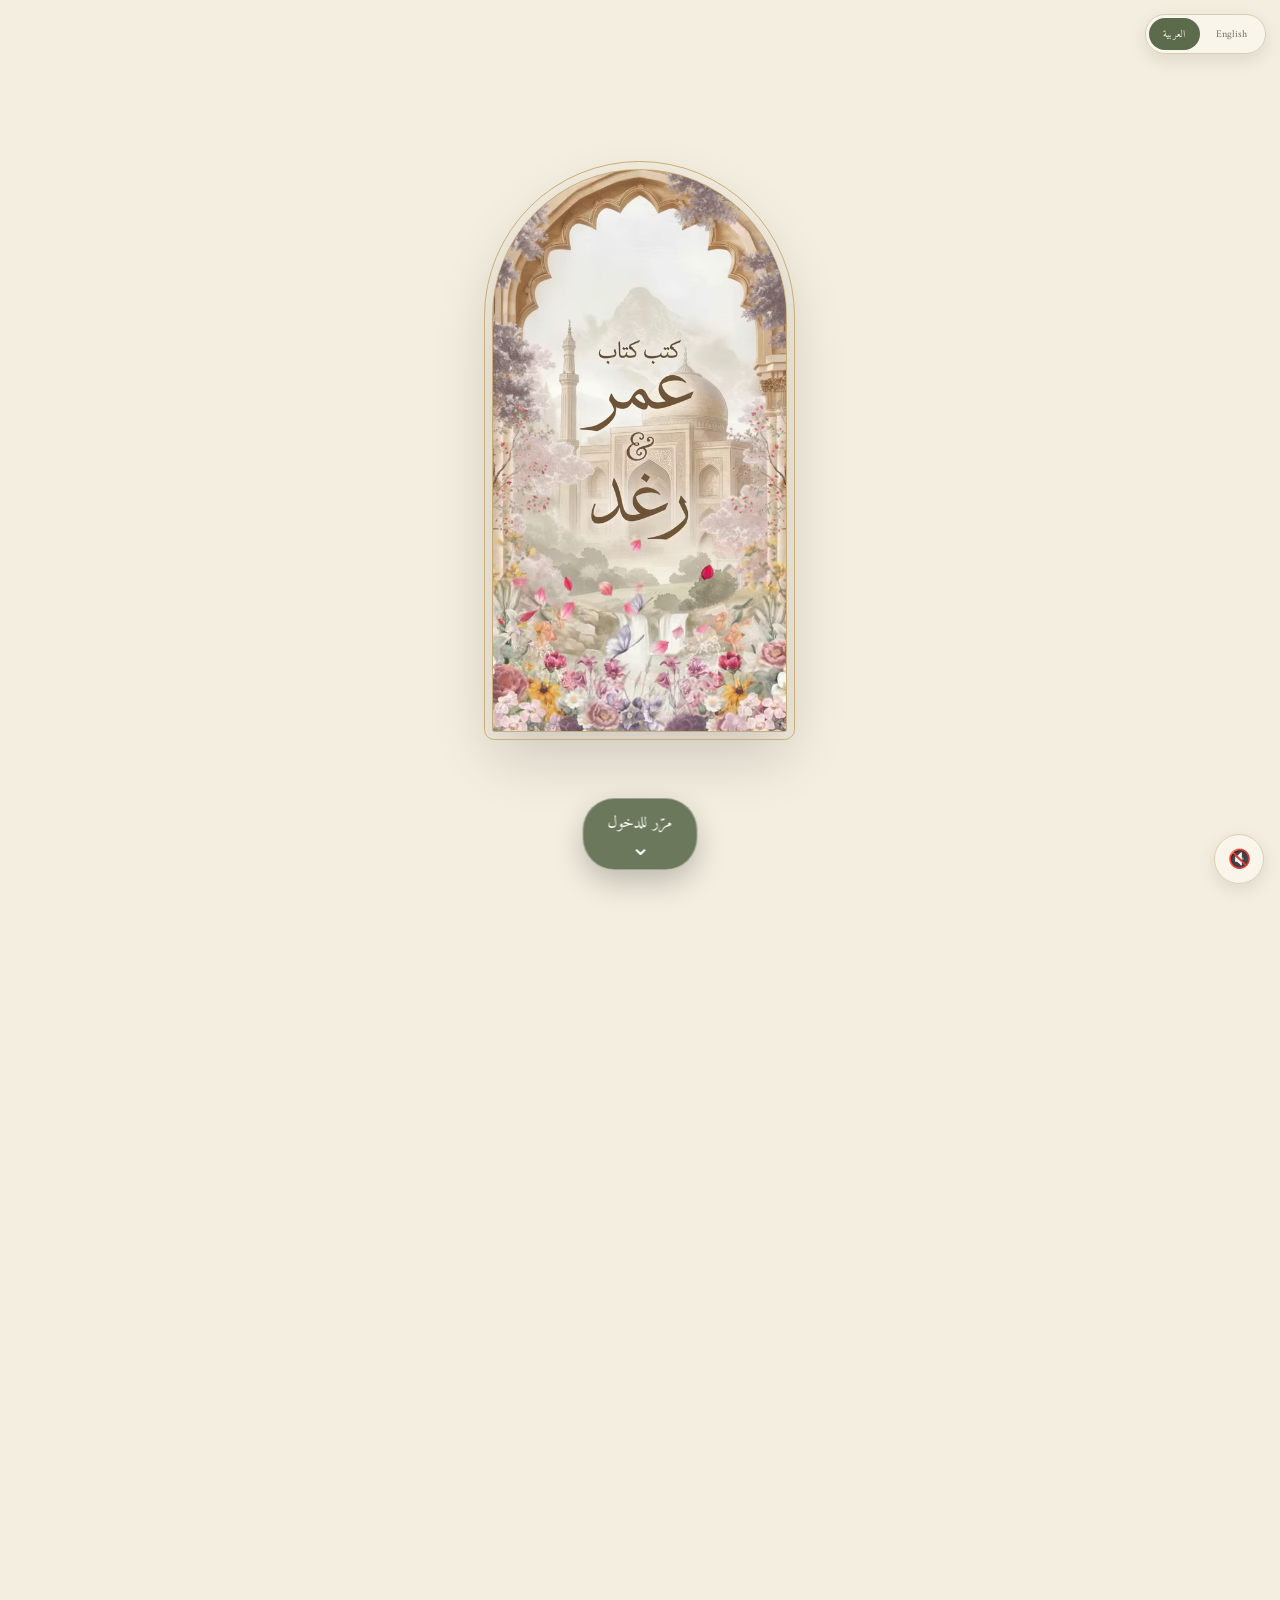
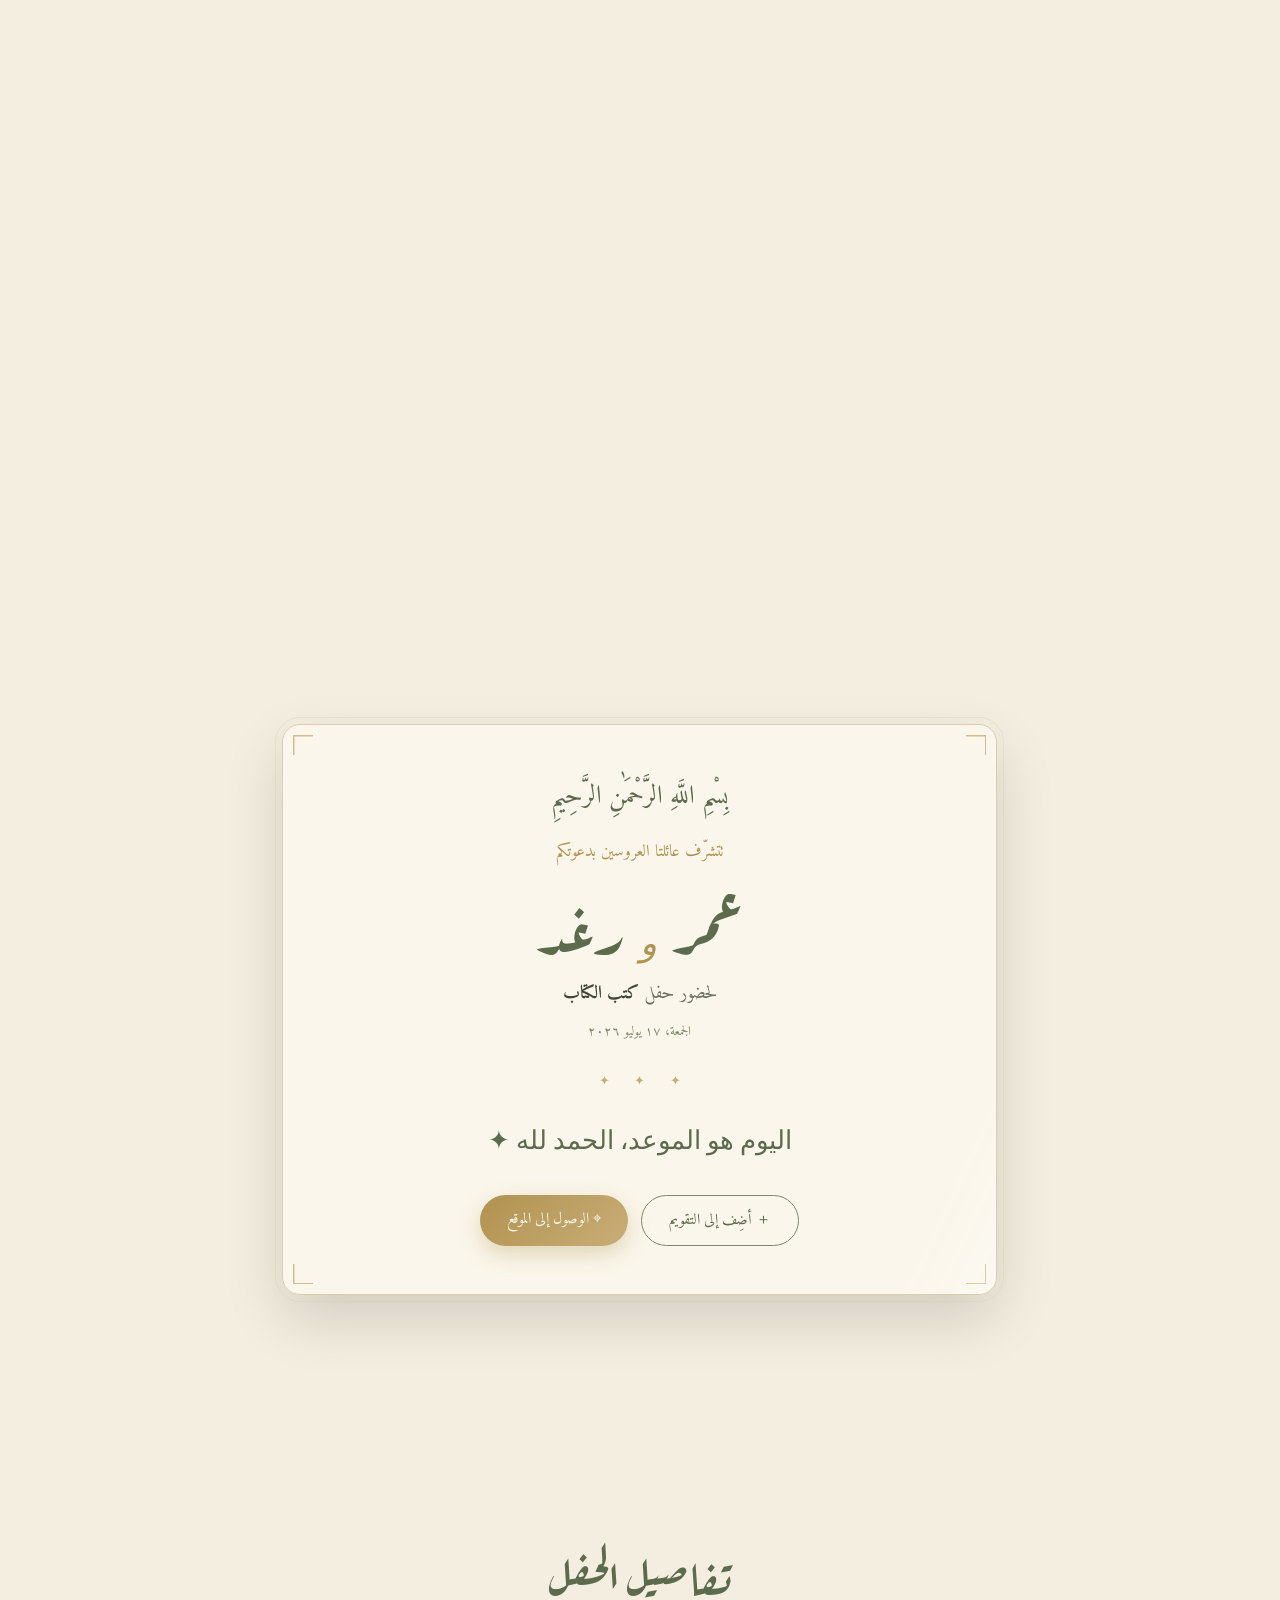
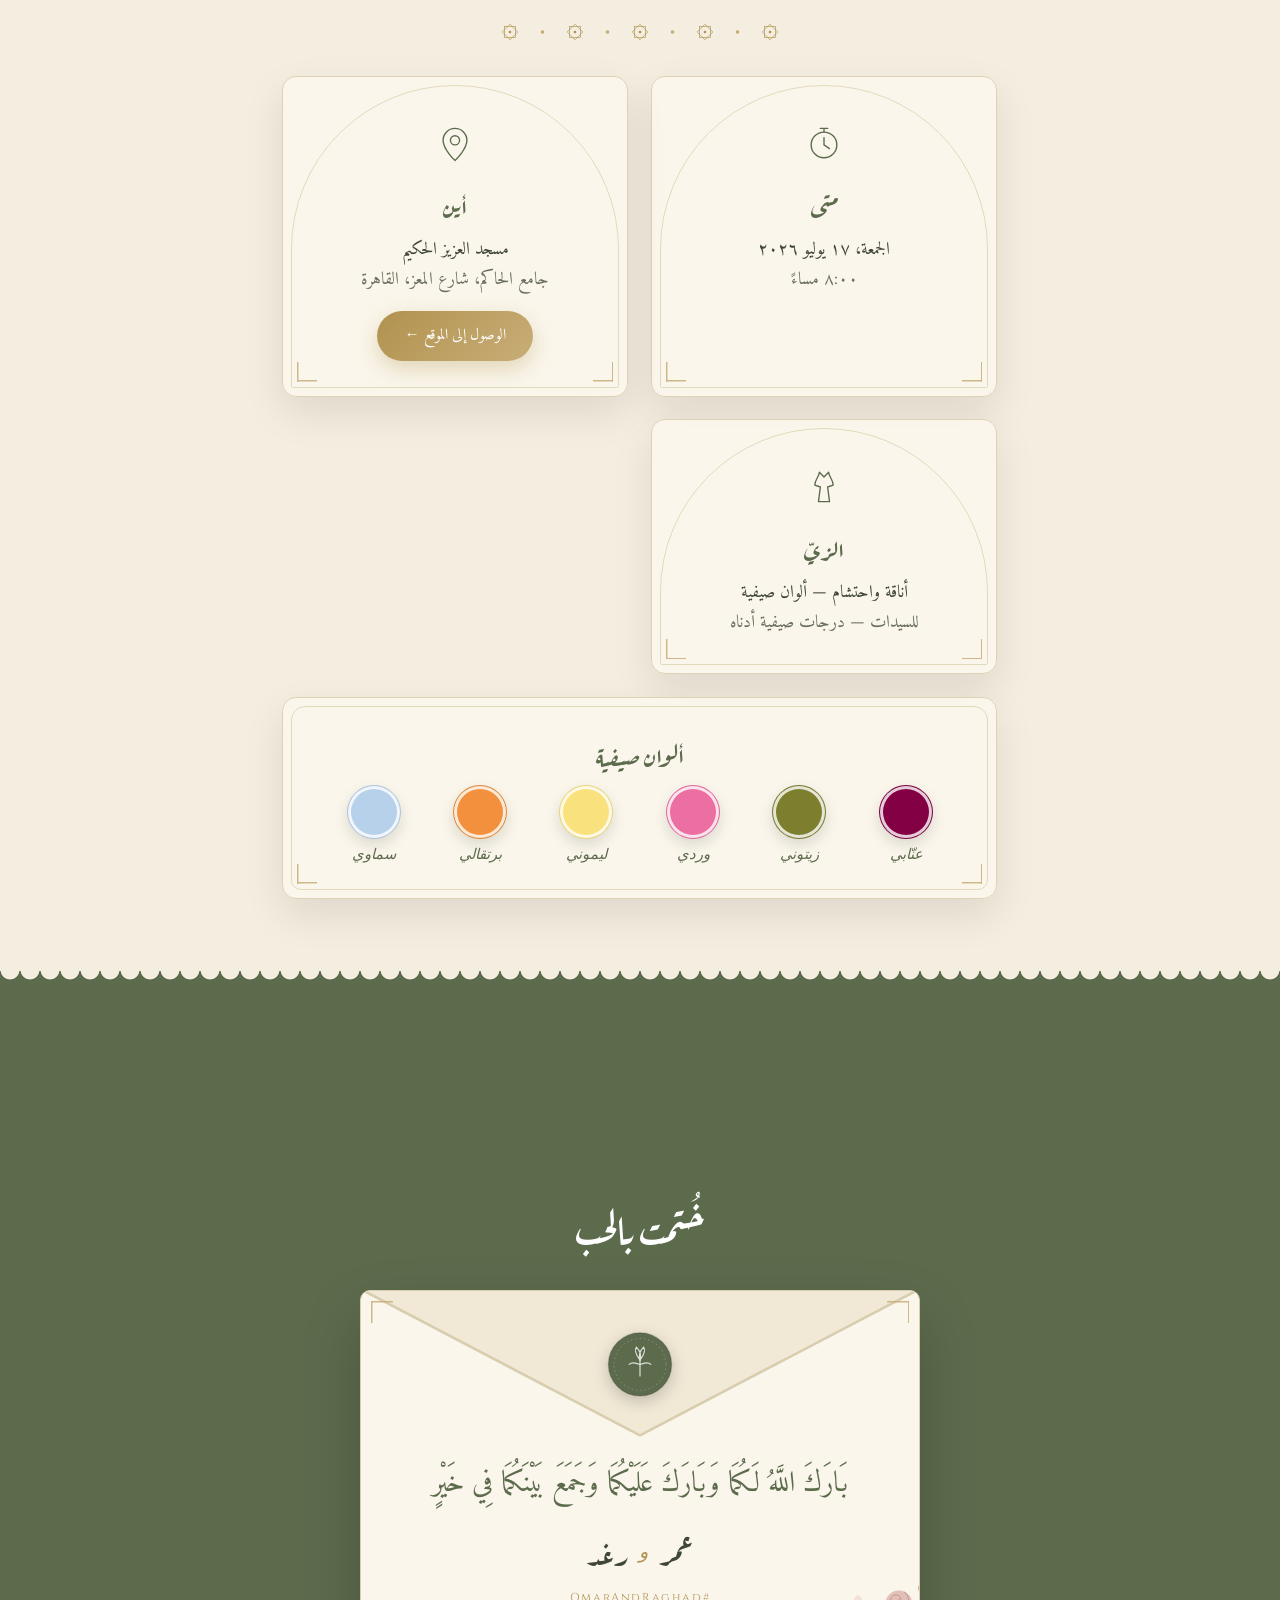
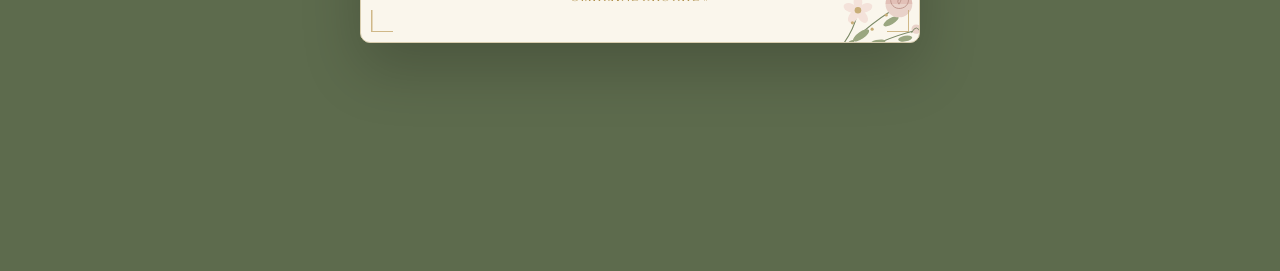
==== ar.html @ 5cf4145a "Add Arabic version (ar.html) with language toggle and Arabic film - ar.html: full RTL Arabic invitat" ====
<!DOCTYPE html>
<html lang="ar" dir="rtl">
<head>
  <meta charset="UTF-8" />
  <meta name="viewport" content="width=device-width, initial-scale=1.0, viewport-fit=cover" />
  <meta name="theme-color" content="#f4eee0" />
  <title>كتب كتاب عمر ورغد</title>
  <meta name="description" content="يسعدنا دعوتكم لحضور حفل كتب الكتاب." />

  <meta property="og:title" content="كتب كتاب عمر ورغد — أنتم مدعوون" />
  <meta property="og:description" content="شاركونا فرحتنا ببداية حياتنا معًا بإذن الله." />
  <meta property="og:type" content="website" />

  <link rel="preconnect" href="https://fonts.googleapis.com" />
  <link rel="preconnect" href="https://fonts.gstatic.com" crossorigin />
  <link href="https://fonts.googleapis.com/css2?family=Cormorant+Garamond:ital,wght@0,400;0,500;0,600;1,400;1,500&family=Pinyon+Script&family=Cinzel:wght@400;500&family=Amiri:ital@0;1&family=Aref+Ruqaa:wght@400;700&display=swap" rel="stylesheet" />

  <link rel="stylesheet" href="v2.css" />
</head>
<body>

  <!-- Language toggle -->
  <nav class="version-toggle" aria-label="Language">
    <a href="index.html" class="version-toggle__opt" lang="en">English</a>
    <a href="ar.html" class="version-toggle__opt is-active" aria-current="page">العربية</a>
  </nav>

  <!-- Sound toggle -->
  <button id="soundBtn" class="sound-btn" aria-label="تشغيل / كتم الصوت">
    <span id="soundIcon">🔇</span>
  </button>

  <svg width="0" height="0" style="position:absolute" aria-hidden="true" focusable="false">
    <defs>
      <symbol id="star8" viewBox="0 0 40 40">
        <g fill="none" stroke="currentColor" stroke-width="1.3">
          <rect x="9" y="9" width="22" height="22"/>
          <rect x="9" y="9" width="22" height="22" transform="rotate(45 20 20)"/>
        </g>
        <circle cx="20" cy="20" r="2.6" fill="currentColor"/>
      </symbol>
      <symbol id="starband" viewBox="0 0 300 24">
        <use href="#star8" x="10"  y="2" width="20" height="20"/>
        <use href="#star8" x="75"  y="2" width="20" height="20"/>
        <use href="#star8" x="140" y="2" width="20" height="20"/>
        <use href="#star8" x="205" y="2" width="20" height="20"/>
        <use href="#star8" x="270" y="2" width="20" height="20"/>
        <g fill="currentColor" opacity=".7">
          <circle cx="52.5" cy="12" r="1.8"/><circle cx="117.5" cy="12" r="1.8"/>
          <circle cx="182.5" cy="12" r="1.8"/><circle cx="247.5" cy="12" r="1.8"/>
        </g>
      </symbol>
      <symbol id="crescent" viewBox="0 0 40 40">
        <path d="M27 4 A 16 16 0 1 0 36 22 A 12.5 12.5 0 1 1 27 4 Z" fill="currentColor"/>
      </symbol>
      <symbol id="bouquet" viewBox="0 0 160 120">
        <g fill="none" stroke="#7c8a67" stroke-width="1.4" stroke-linecap="round">
          <path d="M20 110 C 45 85 70 60 103 42"/>
          <path d="M30 112 C 60 95 90 80 124 72"/>
          <path d="M18 106 C 35 90 46 72 51 52"/>
        </g>
        <g fill="#9aa680">
          <ellipse cx="56" cy="78" rx="12" ry="4.5" transform="rotate(-35 56 78)"/>
          <ellipse cx="76" cy="88" rx="11" ry="4.2" transform="rotate(-15 76 88)"/>
          <ellipse cx="40" cy="92" rx="10" ry="4"   transform="rotate(-50 40 92)"/>
          <ellipse cx="94" cy="60" rx="11" ry="4"   transform="rotate(-30 94 60)"/>
          <ellipse cx="112" cy="82" rx="9" ry="3.6" transform="rotate(-10 112 82)"/>
        </g>
        <!-- main rose -->
        <circle cx="104" cy="38" r="17" fill="#e9d2c9"/>
        <path d="M87 38 a17 17 0 0 1 34 0" fill="#dcb2a9" opacity=".55"/>
        <g fill="none" stroke="#bb9188" stroke-width="1.1" stroke-linecap="round">
          <path d="M104 38 C 108 34 107 29 103 27 C 97 25 92 30 94 36 C 96 43 104 46 111 42 C 118 38 118 28 111 23"/>
          <path d="M104 38 C 102 36 102 33 104 32"/>
        </g>
        <!-- five-petal blossom -->
        <g transform="translate(52 46)">
          <g fill="#f4e2da">
            <ellipse cx="0" cy="-10" rx="5.5" ry="9"/>
            <ellipse cx="0" cy="-10" rx="5.5" ry="9" transform="rotate(72)"/>
            <ellipse cx="0" cy="-10" rx="5.5" ry="9" transform="rotate(144)"/>
            <ellipse cx="0" cy="-10" rx="5.5" ry="9" transform="rotate(216)"/>
            <ellipse cx="0" cy="-10" rx="5.5" ry="9" transform="rotate(288)"/>
          </g>
          <circle r="4.2" fill="#c8ad77"/>
        </g>
        <!-- bud -->
        <circle cx="126" cy="70" r="6" fill="#e9d2c9"/>
        <path d="M120 75 Q126 62 132 75" fill="none" stroke="#7c8a67" stroke-width="1.2"/>
        <!-- islamic crescent & star tucked into the flowers -->
        <use href="#crescent" x="126" y="8" width="22" height="22" style="color:#c8ad77"/>
        <use href="#star8" x="146" y="2" width="11" height="11" style="color:#c8ad77"/>
        <g fill="#c8ad77">
          <circle cx="70" cy="70" r="2"/><circle cx="88" cy="52" r="2"/><circle cx="45" cy="62" r="2"/>
        </g>
      </symbol>
      <symbol id="seal" viewBox="0 0 100 100">
        <circle cx="50" cy="50" r="44" fill="currentColor"/>
        <circle cx="50" cy="50" r="44" fill="none" stroke="#00000022" stroke-width="2"/>
        <circle cx="50" cy="50" r="36" fill="none" stroke="#ffffff55" stroke-width="1" stroke-dasharray="2 4"/>
        <g fill="none" stroke="#ffffffcc" stroke-width="1.6" stroke-linecap="round">
          <path d="M50 66 V 44"/>
          <path d="M50 44 C 44 36 42 30 45 26 C 50 31 52 38 50 44 C 48 38 50 31 55 26 C 58 30 56 36 50 44Z"/>
          <path d="M50 50 C 43 47 38 47 35 50 M50 50 C 57 47 62 47 65 50"/>
        </g>
      </symbol>
      <symbol id="ic-when" viewBox="0 0 48 48">
        <g fill="none" stroke="currentColor" stroke-width="1.5" stroke-linecap="round" stroke-linejoin="round">
          <circle cx="24" cy="25" r="14"/><path d="M24 17 V 25 L 30 29 M24 11 V 7 M20 7 H 28"/>
        </g>
      </symbol>
      <symbol id="ic-where" viewBox="0 0 48 48">
        <g fill="none" stroke="currentColor" stroke-width="1.5" stroke-linecap="round" stroke-linejoin="round">
          <path d="M24 42 C 24 42 37 30 37 20 A 13 13 0 0 0 11 20 C 11 30 24 42 24 42Z"/><circle cx="24" cy="20" r="5"/>
        </g>
      </symbol>
      <symbol id="ic-dress" viewBox="0 0 48 48">
        <g fill="none" stroke="currentColor" stroke-width="1.5" stroke-linecap="round" stroke-linejoin="round">
          <path d="M19 8 L 24 13 L 29 8 M19 8 C 18 14 14 16 14 22 L 20 24 L 18 40 H 30 L 28 24 L 34 22 C 34 16 30 14 29 8"/>
        </g>
      </symbol>
    </defs>
  </svg>

  <!-- ============ THE FILM PORTAL (fixed backdrop) ============ -->
  <!-- First view: the film inside a gold arch. Scrolling steps through the
       arch until the film fills the screen, then the veil fades it back. -->
  <div class="portal" id="portal" aria-hidden="true">
    <div class="portal__mask" id="portalMask">
      <video id="film" autoplay muted loop playsinline
             preload="auto" poster="assets/film-ar-poster.jpg">
        <source src="assets/film-ar.mp4" type="video/mp4" />
        <source src="assets/film-ar.webm" type="video/webm" />
      </video>
    </div>
  </div>
  <div class="veil" id="veil" aria-hidden="true"></div>

  <!-- scroll runway: arch view -> inside the film -> fade to backdrop -->
  <section class="stage" id="stage">
    <div class="stage__cue" id="stageCue" aria-hidden="true">
      <span>مرّر للدخول</span><span class="stage__cue-arrow">⌄</span>
    </div>
  </section>

  <!-- ============ THE INVITATION ============ -->
  <main class="content">

    <section class="block invite">
      <div class="card reveal">
        <p class="invite__bismillah st" lang="ar" dir="rtl">بِسْمِ اللَّهِ الرَّحْمَٰنِ الرَّحِيمِ</p>
        <p class="invite__eyebrow st">تتشرّف عائلتا العروسين بدعوتكم</p>
        <h1 class="invite__names st">
          <span data-config="groomAr">عمر</span>
          <i class="invite__amp">و</i>
          <span data-config="brideAr">رغد</span>
        </h1>
        <p class="invite__line st">لحضور حفل <strong>كتب الكتاب</strong></p>
        <p class="invite__date st" data-config="dateLongAr">الجمعة، ١٧ يوليو ٢٠٢٦</p>

        <div class="divider st" aria-hidden="true">✦ ✦ ✦</div>

        <div class="countdown" id="countdownGrid" aria-live="polite">
          <div class="cd"><b id="cd-days">––</b><span>يوم</span></div>
          <div class="cd"><b id="cd-hours">––</b><span>ساعة</span></div>
          <div class="cd"><b id="cd-mins">––</b><span>دقيقة</span></div>
          <div class="cd"><b id="cd-secs">––</b><span>ثانية</span></div>
        </div>
        <p class="countdown-done" id="countdownMsg" hidden>اليوم هو الموعد، الحمد لله ✦</p>

        <div class="actions st">
          <a href="#" id="calBtn" class="btn btn--ghost">＋ أضِف إلى التقويم</a>
          <a href="#" id="mapBtn" class="btn btn--gold">⌖ الوصول إلى الموقع</a>
        </div>
      </div>
    </section>

    <section class="block details">
      <h2 class="block__title script reveal">تفاصيل الحفل</h2>
      <svg class="starband reveal" viewBox="0 0 300 24" aria-hidden="true"><use href="#starband"/></svg>
      <div class="details__grid">
        <div class="arch-card reveal">
          <svg class="ico" viewBox="0 0 48 48" aria-hidden="true"><use href="#ic-when"/></svg>
          <h3 class="arch-card__head">متى</h3>
          <p data-config="dateLongAr">الجمعة، ١٧ يوليو ٢٠٢٦</p>
          <p class="muted" data-config="timeAr">٨:٠٠ مساءً</p>
        </div>
        <div class="arch-card reveal">
          <svg class="ico" viewBox="0 0 48 48" aria-hidden="true"><use href="#ic-where"/></svg>
          <h3 class="arch-card__head">أين</h3>
          <p data-config="venueAr">مسجد العزيز الحكيم</p>
          <p class="muted" data-config="addressAr">القاهرة</p>
          <a href="#" id="mapBtn2" class="arch-card__link">الوصول إلى الموقع ←</a>
        </div>
        <div class="arch-card reveal">
          <svg class="ico" viewBox="0 0 48 48" aria-hidden="true"><use href="#ic-dress"/></svg>
          <h3 class="arch-card__head">الزيّ</h3>
          <p data-config="dressAr">أناقة واحتشام</p>
          <p class="muted">للسيدات — درجات صيفية أدناه</p>
        </div>
        <div class="arch-card arch-card--palette reveal">
          <h3 class="arch-card__head">ألوان صيفية</h3>
          <div class="palette" id="paletteGrid"></div>
        </div>
      </div>
    </section>

    <section class="sage" id="closing">
      <div class="sage__lace" aria-hidden="true"></div>
      <p class="sage__sent script reveal">خُتمت بالحب</p>

      <div class="env-back reveal">
        <svg class="env-back__flap" viewBox="0 0 340 96" preserveAspectRatio="none" aria-hidden="true">
          <path d="M2 0 L170 88 L338 0" fill="#f1e9d6" stroke="#d8cdae" stroke-width="1.6" stroke-linejoin="round"/>
        </svg>
        <div class="env-back__seal" aria-hidden="true"><svg viewBox="0 0 100 100"><use href="#seal"/></svg></div>
        <svg class="env-back__bouquet" viewBox="0 0 160 120" aria-hidden="true"><use href="#bouquet"/></svg>

        <p class="closing__ar st" lang="ar" dir="rtl">بَارَكَ اللَّهُ لَكُمَا وَبَارَكَ عَلَيْكُمَا وَجَمَعَ بَيْنَكُمَا فِي خَيْرٍ</p>
        
        <p class="names-line st">
          <span data-config="groomAr">عمر</span>
          <i>و</i>
          <span data-config="brideAr">رغد</span>
        </p>
        <p class="closing__hashtag st" data-config="hashtag">#OmarAndRaghad</p>
      </div>
    </section>
  </main>

  <script src="config.js"></script>
  <script src="v2.js"></script>
</body>
</html>
---- v2.css ----
/* =========================================================================
   Katb Ketab — Film version (video-first, lightweight)
   ========================================================================= */

:root {
  --cream: #f4eee0; --paper: #faf6ec;
  --sage: #5d6b4d;  --sage-mid: #7c8a67; --sage-soft: #9aa680;
  --gold: #b1924f;  --gold-soft: #c8ad77;
  --ink: #41463a;   --ink-soft: #6b6f60;
  --font-script: "Pinyon Script", cursive;
  --font-serif: "Cormorant Garamond", serif;
  --font-label: "Cinzel", serif;
  --font-arabic: "Amiri", serif;
  --ease: cubic-bezier(0.22, 1, 0.36, 1);
}

* { box-sizing: border-box; margin: 0; padding: 0; }
html { scroll-behavior: smooth; }
body {
  background: var(--cream); color: var(--ink);
  font-family: var(--font-serif); font-size: 19px; line-height: 1.7;
  -webkit-font-smoothing: antialiased; overflow-x: hidden;
}

/* ---------------- version + sound toggles ---------------- */

.version-toggle {
  position: fixed; top: max(.9rem, env(safe-area-inset-top)); right: max(.9rem, env(safe-area-inset-right));
  z-index: 55; display: flex; gap: 2px; padding: 3px;
  background: #faf6ecd9; backdrop-filter: blur(8px);
  border: 1px solid #d8cdae; border-radius: 2rem; box-shadow: 0 6px 18px #00000018;
}
.version-toggle__opt {
  font-family: var(--font-label); font-size: .64rem; letter-spacing: .1em;
  color: var(--ink-soft); text-decoration: none; padding: .45rem .9rem; border-radius: 2rem;
  transition: background .3s, color .3s;
}
.version-toggle__opt:hover { color: var(--sage); }
.version-toggle__opt.is-active { background: var(--sage); color: var(--paper); }

.sound-btn {
  position: fixed; right: max(1rem, env(safe-area-inset-right));
  bottom: calc(1rem + env(safe-area-inset-bottom, 0px));
  z-index: 55; width: 50px; height: 50px; border-radius: 50%;
  border: 1px solid #d8cdae; background: #faf6ecd9; backdrop-filter: blur(8px);
  font-size: 1.15rem; cursor: pointer; box-shadow: 0 6px 18px #00000018;
  transition: transform .3s var(--ease);
}
.sound-btn:hover { transform: scale(1.08); }

/* ---------------- the film portal: fixed backdrop ----------------
   The arch mask scales up with scroll ("stepping inside"); oversized
   host so iOS toolbar collapse never exposes a gap; no filter animation
   (Safari video compositing breaks with it). */
.portal {
  position: fixed; top: 0; left: 0; width: 100vw;
  height: 100vh; height: 100svh;
  display: grid; place-items: center;
  z-index: 0; pointer-events: none;
}
.portal__mask {
  width: min(84vw, 32.8svh);
  aspect-ratio: 688 / 1312;
  border-radius: 999px 999px 16px 16px;
  border: 1px solid var(--gold-soft);
  outline: 1px solid var(--gold-soft); outline-offset: 7px;
  box-shadow: 0 24px 60px #00000028;
  overflow: hidden; will-change: transform;
  background: var(--cream) url("assets/film-poster.jpg") center / cover;
}
.portal__mask video { width: 100%; height: 100%; object-fit: cover; display: block; }

/* cream veil that thickens once we're inside the film (opacity via JS) */
.veil {
  position: fixed; top: 50%; left: 50%; transform: translate(-50%, -50%);
  width: 100vw; height: calc(100vh + 130px); height: 100lvh;
  z-index: 1; pointer-events: none; opacity: 0;
  background:
    radial-gradient(130vw 100vh at 50% 30%, #f4eee0e0 0%, #f4eee0fa 78%);
}

/* scroll runway: arch -> inside -> faded backdrop, then content begins */
.stage { position: relative; height: 240vh; height: 240svh; z-index: 2; }
.stage__cue {
  position: absolute; top: calc(100vh - 6.4rem); top: calc(100svh - 6.4rem);
  left: 50%; transform: translateX(-50%);
  background: #5d6b4de6; color: #fff;
  border: 1px solid #ffffff59; border-radius: 2rem;
  padding: .8rem 1.5rem .55rem; box-shadow: 0 12px 30px #00000038;
  backdrop-filter: blur(6px);
  font-family: var(--font-label); font-size: .72rem;
  letter-spacing: .24em; text-transform: uppercase; text-align: center;
  pointer-events: none; white-space: nowrap;
  animation: cuePulse 2.6s ease-in-out infinite;
}
@keyframes cuePulse { 0%,100% { transform: translateX(-50%) scale(1); } 50% { transform: translateX(-50%) scale(1.05); } }
.stage__cue-arrow { display: block; font-size: 1.5rem; line-height: 1; animation: bob 1.6s ease-in-out infinite; }
@keyframes bob { 0%,100% { transform: translateY(0); } 50% { transform: translateY(7px); } }

/* ---------------- content over the faded film ---------------- */
.content { position: relative; z-index: 2; }
.block {
  min-height: 100vh; min-height: 100svh;
  display: flex; flex-direction: column; align-items: center; justify-content: center;
  max-width: 760px; margin: 0 auto; text-align: center;
  padding: clamp(3rem, 8vh, 5rem) max(1.4rem, env(safe-area-inset-left));
  padding-right: max(1.4rem, env(safe-area-inset-right));
}
.block__title { font-family: var(--font-script); font-size: clamp(2.2rem, 7vw, 3.4rem); color: var(--sage); margin-bottom: 1.6rem; }

/* invite */
.invite__bismillah { font-family: var(--font-arabic); font-size: clamp(1.2rem, 4.5vw, 1.6rem); color: var(--sage); line-height: 1.9; margin-bottom: 1rem; }
.invite__eyebrow { font-family: var(--font-label); font-size: .66rem; letter-spacing: .28em; text-transform: uppercase; color: var(--gold); margin-bottom: .6rem; }
.invite__names { font-family: var(--font-script); font-weight: 400; font-size: clamp(2.7rem, 11vw, 4.6rem); color: var(--sage); line-height: 1.15; }
.invite__amp { font-family: var(--font-serif); font-style: italic; color: var(--gold); font-size: .55em; padding: 0 .18em; }
.invite__line { font-style: italic; color: var(--ink-soft); margin-top: .4rem; }
.invite__line strong { color: var(--ink); font-style: normal; }
.invite__date { font-family: var(--font-label); font-size: .82rem; letter-spacing: .14em; color: var(--sage-mid); margin-top: .7rem; }

.divider { color: var(--gold-soft); letter-spacing: .8em; padding-left: .8em; margin: 1.8rem 0; font-size: .8rem; }

/* countdown */
.countdown { display: flex; justify-content: center; gap: clamp(.5rem, 2.5vw, 1rem); flex-wrap: wrap; }
.cd {
  min-width: 74px; padding: .9rem .6rem; border-radius: 12px;
  background: var(--paper); border: 1px solid #ddd2b4; box-shadow: 0 8px 20px #00000010;
}
.cd b { display: block; font-family: var(--font-script); font-weight: 400; font-size: clamp(1.9rem, 6vw, 2.6rem); color: var(--sage); line-height: 1; }
.cd span { font-family: var(--font-label); font-size: .56rem; letter-spacing: .2em; text-transform: uppercase; color: var(--ink-soft); }
.countdown-done { font-family: var(--font-script); font-size: 1.6rem; color: var(--sage); }

/* actions */
.actions { display: flex; justify-content: center; gap: .8rem; flex-wrap: wrap; margin-top: 1.8rem; }
.btn {
  display: inline-block; font-family: var(--font-label); font-size: .68rem; letter-spacing: .18em;
  text-transform: uppercase; text-decoration: none; padding: .85rem 1.7rem; border-radius: 2rem;
  background: var(--sage); color: var(--paper); box-shadow: 0 6px 18px #5d6b4d33;
  transition: transform .3s var(--ease), box-shadow .3s var(--ease);
}
.btn:hover { transform: translateY(-3px); box-shadow: 0 10px 24px #5d6b4d44; }
.btn--gold { background: linear-gradient(135deg, #b1924f, #c8ad77); box-shadow: 0 8px 22px #b1924f55; animation: ctaGlow 3s ease-in-out infinite; }
.btn--gold:hover { background: var(--sage); }
.btn--ghost { background: transparent; color: var(--sage); border: 1px solid var(--sage-mid); box-shadow: none; }
.btn--ghost:hover { background: var(--sage); color: var(--paper); }

/* details */
.details__row { display: grid; grid-template-columns: repeat(auto-fit, minmax(170px, 1fr)); gap: 1.1rem; margin-bottom: 2rem; }
.detail {
  background: var(--paper); border: 1px solid #ddd2b4; border-radius: 12px;
  padding: 1.5rem 1rem; box-shadow: 0 10px 26px #0000000e;
}
.detail h3 { font-family: var(--font-script); font-weight: 400; font-size: 1.5rem; color: var(--sage); margin-bottom: .4rem; }
.detail p { font-size: 1.05rem; }
.muted { color: var(--ink-soft); font-size: .95rem; }

/* palette */
.palette { display: flex; justify-content: center; flex-wrap: wrap; gap: .9rem; }
.swatch { width: 92px; }
.swatch i {
  display: block; width: 54px; height: 54px; margin: 0 auto; border-radius: 50%;
  box-shadow: inset 0 0 0 3px #ffffffcc, 0 6px 14px #00000020; border: 1px solid #00000010;
}
.swatch b { display: block; font-weight: 400; font-family: var(--font-serif); font-style: italic; color: var(--sage); font-size: .92rem; line-height: 1.25; margin-top: .35rem; }

/* ---------------- classic-style arch cards (The Celebration) ---------------- */
.script { font-family: var(--font-script) !important; font-weight: 400 !important; }
.block__title.script { font-size: clamp(2.6rem, 9vw, 3.8rem); margin-bottom: .4rem; }
.starband { width: clamp(190px, 52vw, 300px); height: auto; color: var(--gold); margin: 0 auto 2rem; display: block; }

.details__grid { display: grid; grid-template-columns: repeat(auto-fit, minmax(250px, 1fr)); gap: 1.4rem; width: 100%; }
.arch-card {
  position: relative; text-align: center;
  background: #faf6ecf5; border: 1px solid #ddd2b4; border-radius: 14px;
  box-shadow: 0 16px 40px #00000018;
  padding: 2.8rem 1.4rem 2.2rem;
  overflow: hidden;
}
.arch-card::before { /* inner mihrab arch outline */
  content: ""; position: absolute; inset: 8px; pointer-events: none;
  border: 1px solid #e3d9bb; border-radius: 999px 999px 10px 10px;
}
.arch-card::after { /* gold bottom corner brackets */
  content: ""; position: absolute; inset: 14px; pointer-events: none;
  background:
    linear-gradient(#c8ad77, #c8ad77) bottom left  / 20px 1.5px,
    linear-gradient(#c8ad77, #c8ad77) bottom left  / 1.5px 20px,
    linear-gradient(#c8ad77, #c8ad77) bottom right / 20px 1.5px,
    linear-gradient(#c8ad77, #c8ad77) bottom right / 1.5px 20px;
  background-repeat: no-repeat; opacity: .85;
}
.arch-card .ico { width: 44px; height: 44px; color: var(--sage); margin-bottom: .3rem; }
.arch-card__head { font-family: var(--font-script); font-weight: 400; font-size: 1.9rem; color: var(--sage); margin-bottom: .5rem; }
.arch-card p { font-size: 1.1rem; }
.arch-card__link {
  display: inline-block; margin-top: 1rem; text-decoration: none;
  background: linear-gradient(135deg, #b1924f, #c8ad77); color: #fff;
  font-family: var(--font-label); font-size: .7rem; letter-spacing: .18em;
  text-transform: uppercase; padding: .9rem 1.9rem; border-radius: 2rem;
  box-shadow: 0 8px 22px #b1924f55;
  animation: ctaGlow 3s ease-in-out infinite;
  transition: transform .3s var(--ease), background .3s;
}
.arch-card__link:hover { transform: translateY(-3px); background: var(--sage); }
@keyframes ctaGlow { 0%,100% { box-shadow: 0 8px 22px #b1924f55; } 50% { box-shadow: 0 8px 30px #b1924faa; } }
.arch-card--palette { grid-column: 1 / -1; padding-top: 2.2rem; }
.arch-card--palette::before { border-radius: 14px 14px 10px 10px; }
/* arch cards spring in one after another */
.arch-card.reveal { opacity: 0; }
.arch-card.reveal.is-visible { animation: cardIn .85s cubic-bezier(.30,1.25,.42,1) both; }
.details__grid .arch-card:nth-child(2).is-visible { animation-delay: .12s; }
.details__grid .arch-card:nth-child(3).is-visible { animation-delay: .24s; }
.details__grid .arch-card:nth-child(4).is-visible { animation-delay: .36s; }

/* ---------------- sage envelope closing (Sealed with love) ---------------- */
.sage {
  position: relative; background: var(--sage); z-index: 2;
  min-height: 100vh; min-height: 100svh;
  display: flex; flex-direction: column; align-items: center; justify-content: center;
  padding: 4.5rem max(1.2rem, env(safe-area-inset-left)) calc(5rem + env(safe-area-inset-bottom, 0px));
  text-align: center;
}
.sage__lace {
  position: absolute; top: -1px; left: 0; right: 0; height: 26px;
  background: radial-gradient(circle at 10px 0, var(--cream) 9px, transparent 9.8px) 0 0 / 20px 26px repeat-x;
}
.sage__sent { font-size: clamp(2.2rem, 8vw, 3.2rem); color: #fff; margin-bottom: 1.8rem; }
.env-back {
  position: relative; width: min(560px, 100%);
  background: var(--paper); border-radius: 10px;
  border: 1px solid #d8cdae; box-shadow: 0 26px 60px #00000033;
  padding: clamp(115px, 30vw, 165px) clamp(1.2rem, 5vw, 2.4rem) 2.2rem;
  overflow: hidden;
}
.env-back::after { /* gold corner brackets */
  content: ""; position: absolute; inset: 10px; pointer-events: none;
  background:
    linear-gradient(#c8ad77, #c8ad77) top left      / 22px 1.5px,
    linear-gradient(#c8ad77, #c8ad77) top left      / 1.5px 22px,
    linear-gradient(#c8ad77, #c8ad77) top right     / 22px 1.5px,
    linear-gradient(#c8ad77, #c8ad77) top right     / 1.5px 22px,
    linear-gradient(#c8ad77, #c8ad77) bottom left   / 22px 1.5px,
    linear-gradient(#c8ad77, #c8ad77) bottom left   / 1.5px 22px,
    linear-gradient(#c8ad77, #c8ad77) bottom right  / 22px 1.5px,
    linear-gradient(#c8ad77, #c8ad77) bottom right  / 1.5px 22px;
  background-repeat: no-repeat; opacity: .85;
}
.env-back__flap { position: absolute; top: 0; left: 0; width: 100%; height: auto; }
.env-back__seal {
  position: absolute; top: 0; left: 50%; width: 72px; height: 72px;
  transform: translate(-50%, 52%); color: var(--sage);
  filter: drop-shadow(0 5px 8px #00000033);
  animation: sealPulse 3.2s ease-in-out infinite;
}
.env-back__seal svg { width: 100%; height: 100%; display: block; }
@keyframes sealPulse {
  0%,100% { filter: drop-shadow(0 5px 8px #00000033); }
  50%     { filter: drop-shadow(0 5px 16px #5d6b4d88); }
}
.env-back__bouquet { position: absolute; bottom: -26px; right: -24px; width: clamp(96px, 20vw, 126px); pointer-events: none; }
.env-back.reveal { opacity: 0; }
.env-back.reveal.is-visible { animation: cardIn .95s cubic-bezier(.30,1.25,.42,1) both; }
.closing__ar { font-family: var(--font-arabic); font-size: clamp(1.3rem, 4.4vw, 1.8rem); color: var(--sage); line-height: 2; margin-bottom: .8rem; }
.closing__en { font-style: italic; color: var(--ink-soft); margin-bottom: 1rem; }
.names-line { display: flex; align-items: center; justify-content: center; gap: .7rem; margin-bottom: .6rem; }
.names-line span { font-family: var(--font-script); font-size: 1.9rem; color: var(--ink); }
.names-line i { font-family: var(--font-serif); font-style: italic; color: var(--gold); font-size: 1.2rem; }
.closing__hashtag { font-family: var(--font-label); font-size: .72rem; letter-spacing: .14em; color: var(--gold); }

/* ---------------- paper cards over the film ---------------- */
.card {
  position: relative; width: 100%;
  background: #faf6ecf5;
  border: 1px solid #d8cdae; border-radius: 18px;
  outline: 1px solid #d8cdae66; outline-offset: 6px;
  box-shadow: 0 24px 60px #00000024;
  padding: clamp(1.8rem, 5.5vw, 3rem) clamp(1.1rem, 4.5vw, 2.4rem);
  overflow: hidden;
}
/* gold corner brackets */
.card::before {
  content: ""; position: absolute; inset: 10px; pointer-events: none; z-index: 0;
  background:
    linear-gradient(#c8ad77, #c8ad77) top left      / 20px 1.5px,
    linear-gradient(#c8ad77, #c8ad77) top left      / 1.5px 20px,
    linear-gradient(#c8ad77, #c8ad77) top right     / 20px 1.5px,
    linear-gradient(#c8ad77, #c8ad77) top right     / 1.5px 20px,
    linear-gradient(#c8ad77, #c8ad77) bottom left   / 20px 1.5px,
    linear-gradient(#c8ad77, #c8ad77) bottom left   / 1.5px 20px,
    linear-gradient(#c8ad77, #c8ad77) bottom right  / 20px 1.5px,
    linear-gradient(#c8ad77, #c8ad77) bottom right  / 1.5px 20px;
  background-repeat: no-repeat; opacity: .8;
}
/* one gold sheen sweep right after the card lands */
.card::after {
  content: ""; position: absolute; inset: 0; pointer-events: none; z-index: 1;
  background: linear-gradient(115deg, transparent 42%, #ffffff99 50%, transparent 58%);
  background-size: 280% 100%; background-position: 130% 0; border-radius: 18px;
}
.card.is-visible::after { animation: sheen 1.6s ease-out .55s both; }
@keyframes sheen { from { background-position: 130% 0; } to { background-position: -150% 0; } }
.card > * { position: relative; z-index: 2; }

/* ---------------- entrance motion ---------------- */
/* the card springs up with a soft overshoot */
.card.reveal { opacity: 0; }
.card.reveal.is-visible { animation: cardIn .95s cubic-bezier(.30,1.25,.42,1) both; }
@keyframes cardIn {
  0%   { opacity: 0; transform: translateY(64px) scale(.94); }
  100% { opacity: 1; transform: none; }
}
/* inner lines cascade in, focusing from a soft blur */
.st { opacity: 0; transform: translateY(18px); filter: blur(5px); }
.reveal.is-visible .st {
  animation: stIn .75s var(--ease) both;
}
@keyframes stIn {
  from { opacity: 0; transform: translateY(18px); filter: blur(5px); }
  to   { opacity: 1; transform: none; filter: none; }
}
.reveal.is-visible .st:nth-child(1)  { animation-delay: .30s; }
.reveal.is-visible .st:nth-child(2)  { animation-delay: .42s; }
.reveal.is-visible .st:nth-child(3)  { animation-delay: .54s; }
.reveal.is-visible .st:nth-child(4)  { animation-delay: .66s; }
.reveal.is-visible .st:nth-child(5)  { animation-delay: .78s; }
.reveal.is-visible .st:nth-child(6)  { animation-delay: .90s; }
.reveal.is-visible .st:nth-child(7)  { animation-delay: 1.02s; }
.reveal.is-visible .st:nth-child(8)  { animation-delay: 1.14s; }
.reveal.is-visible .st:nth-child(9)  { animation-delay: 1.26s; }
.reveal.is-visible .st:nth-child(10) { animation-delay: 1.38s; }
/* the names write themselves in */
.reveal.is-visible .invite__names { animation: namesIn 1.5s var(--ease) both; animation-delay: .55s; }
@keyframes namesIn {
  0%   { opacity: 0; clip-path: inset(-20% 100% -20% 0); filter: none; transform: none; }
  30%  { opacity: 1; }
  100% { opacity: 1; clip-path: inset(-20% -10% -20% 0); filter: none; transform: none; }
}
/* countdown cells pop one-two-three-four */
.reveal.is-visible .cd { animation: cdPop .65s cubic-bezier(.34,1.56,.64,1) both; }
.reveal.is-visible .cd:nth-child(1) { animation-delay: 1.0s; }
.reveal.is-visible .cd:nth-child(2) { animation-delay: 1.12s; }
.reveal.is-visible .cd:nth-child(3) { animation-delay: 1.24s; }
.reveal.is-visible .cd:nth-child(4) { animation-delay: 1.36s; }
@keyframes cdPop { from { opacity: 0; transform: translateY(22px) scale(.6); } to { opacity: 1; transform: none; } }
/* palette swatches bloom in a cascade */
.reveal.is-visible .swatch { animation: swPop .6s cubic-bezier(.34,1.56,.64,1) both; }
.reveal.is-visible .swatch:nth-child(1) { animation-delay: .9s; }
.reveal.is-visible .swatch:nth-child(2) { animation-delay: .98s; }
.reveal.is-visible .swatch:nth-child(3) { animation-delay: 1.06s; }
.reveal.is-visible .swatch:nth-child(4) { animation-delay: 1.14s; }
.reveal.is-visible .swatch:nth-child(5) { animation-delay: 1.22s; }
.reveal.is-visible .swatch:nth-child(6) { animation-delay: 1.30s; }
.reveal.is-visible .swatch:nth-child(7) { animation-delay: 1.38s; }
.reveal.is-visible .swatch:nth-child(8) { animation-delay: 1.46s; }
@keyframes swPop { from { opacity: 0; transform: translateY(18px) scale(.4); } to { opacity: 1; transform: none; } }
.swatch { opacity: 0; }
.card:not(.is-visible) .cd { opacity: 0; }

/* legacy reveal (kept for any non-card element) */
.reveal:not(.card) { opacity: 0; transform: translateY(26px); transition: opacity .9s var(--ease), transform .9s var(--ease); }
.reveal:not(.card).is-visible { opacity: 1; transform: none; }

@media (max-width: 380px) {
  body { font-size: 17px; }
  .cd { min-width: 62px; padding: .7rem .45rem; }
  .block { padding-left: 1rem; padding-right: 1rem; }
}

@media (prefers-reduced-motion: reduce) {
  *, *::before, *::after { animation: none !important; transition: none !important; }
  .reveal, .card.reveal, .st, .swatch, .cd, .card:not(.is-visible) .cd {
    opacity: 1 !important; transform: none !important; filter: none !important; clip-path: none !important;
  }
  html { scroll-behavior: auto; }
}

/* ---------------- Arabic version typography ---------------- */
html[lang="ar"] body { font-family: "Amiri", serif; font-size: 20px; }
html[lang="ar"] .script,
html[lang="ar"] .block__title.script,
html[lang="ar"] .arch-card__head,
html[lang="ar"] .sage__sent,
html[lang="ar"] .invite__names,
html[lang="ar"] .names-line span,
html[lang="ar"] .cd b { font-family: "Aref Ruqaa", "Amiri", serif !important; }
html[lang="ar"] .invite__names { font-size: clamp(2.4rem, 10vw, 4rem); line-height: 1.5; }
html[lang="ar"] .block__title.script { font-size: clamp(2rem, 8vw, 3rem); line-height: 1.7; }
html[lang="ar"] .sage__sent { font-size: clamp(1.8rem, 7vw, 2.6rem); line-height: 1.7; }
html[lang="ar"] .arch-card__head { font-size: 1.6rem; }
html[lang="ar"] .cd b { font-size: clamp(1.7rem, 5.5vw, 2.2rem); line-height: 1.4; }
html[lang="ar"] .invite__eyebrow, html[lang="ar"] .invite__date,
html[lang="ar"] .btn, html[lang="ar"] .arch-card__link,
html[lang="ar"] .stage__cue, html[lang="ar"] .cd span,
html[lang="ar"] .version-toggle__opt {
  font-family: "Amiri", serif; letter-spacing: 0; text-transform: none;
}
html[lang="ar"] .invite__eyebrow { font-size: 1.05rem; }
html[lang="ar"] .stage__cue { font-size: 1rem; padding: .7rem 1.5rem .5rem; }
html[lang="ar"] .btn, html[lang="ar"] .arch-card__link { font-size: .95rem; padding: .75rem 1.7rem; }
html[lang="ar"] .cd span { font-size: .85rem; }
html[lang="ar"] .invite__line { font-size: 1.15rem; }
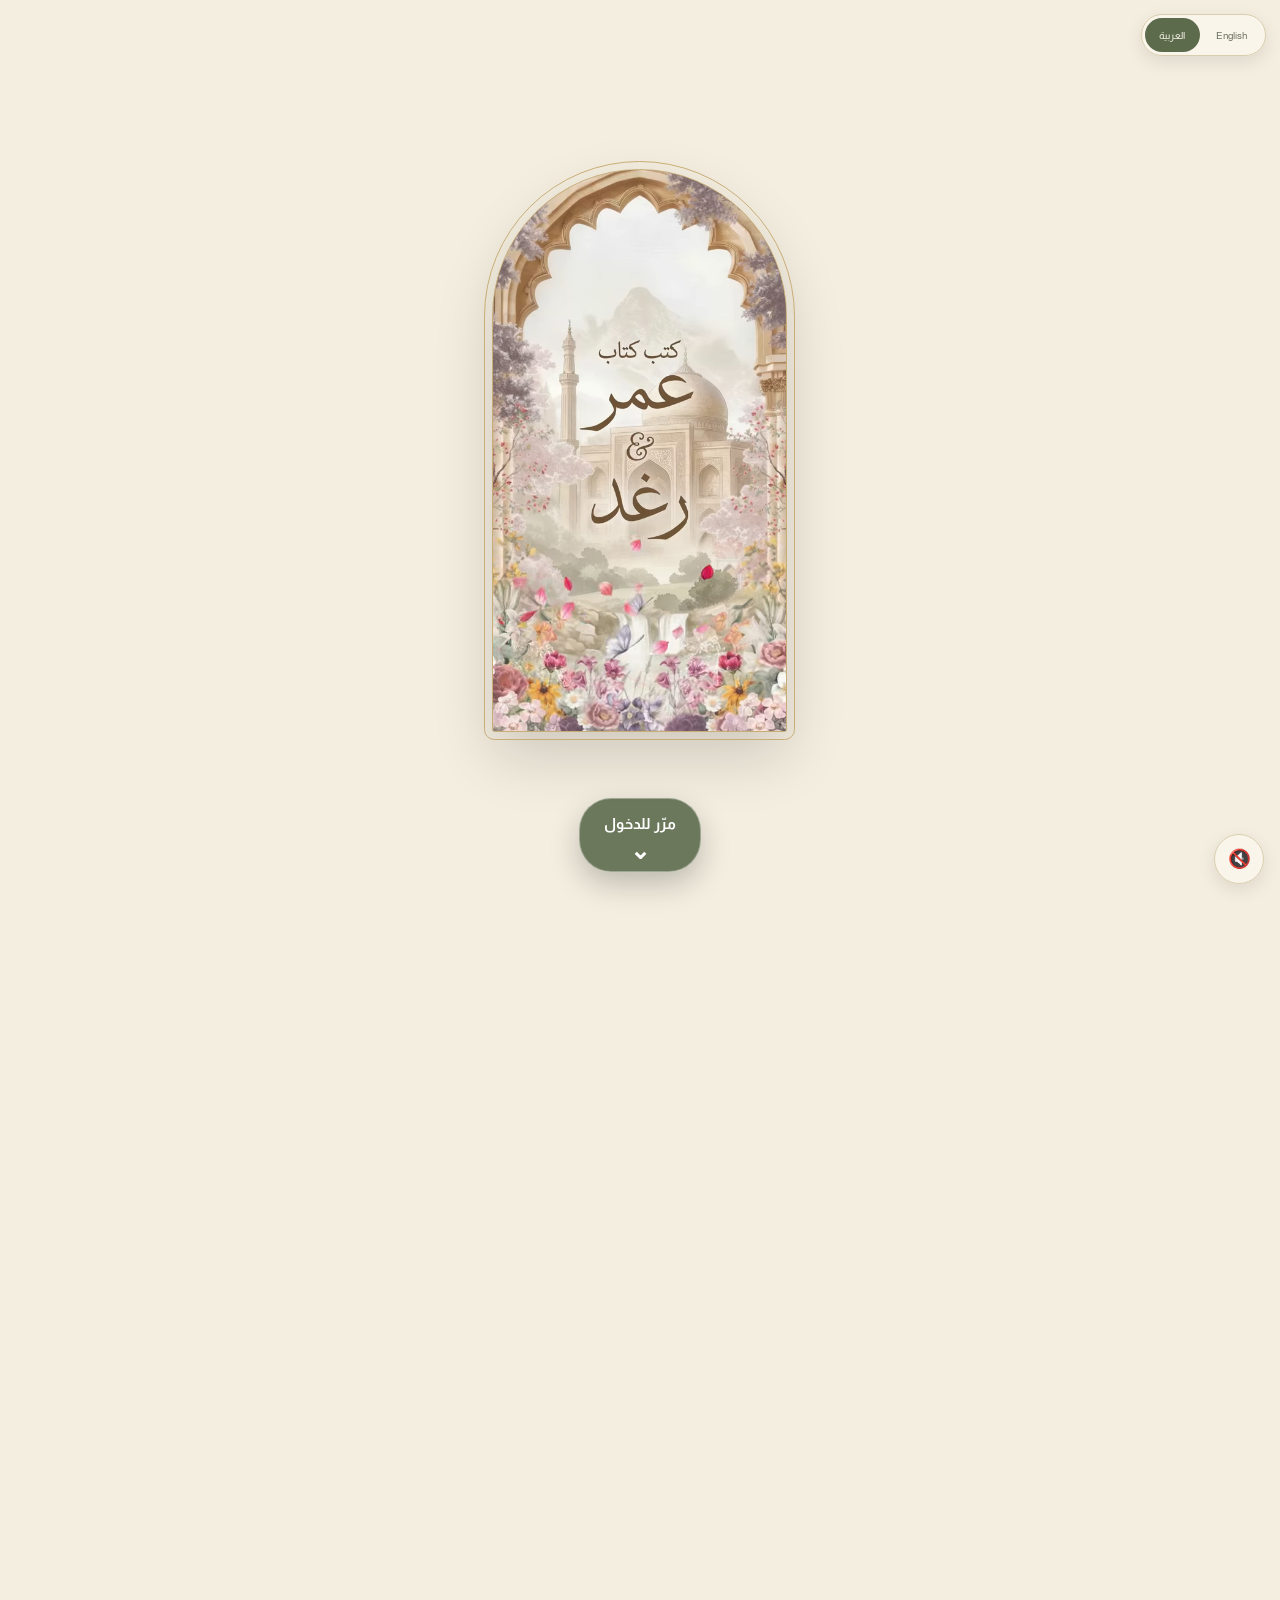
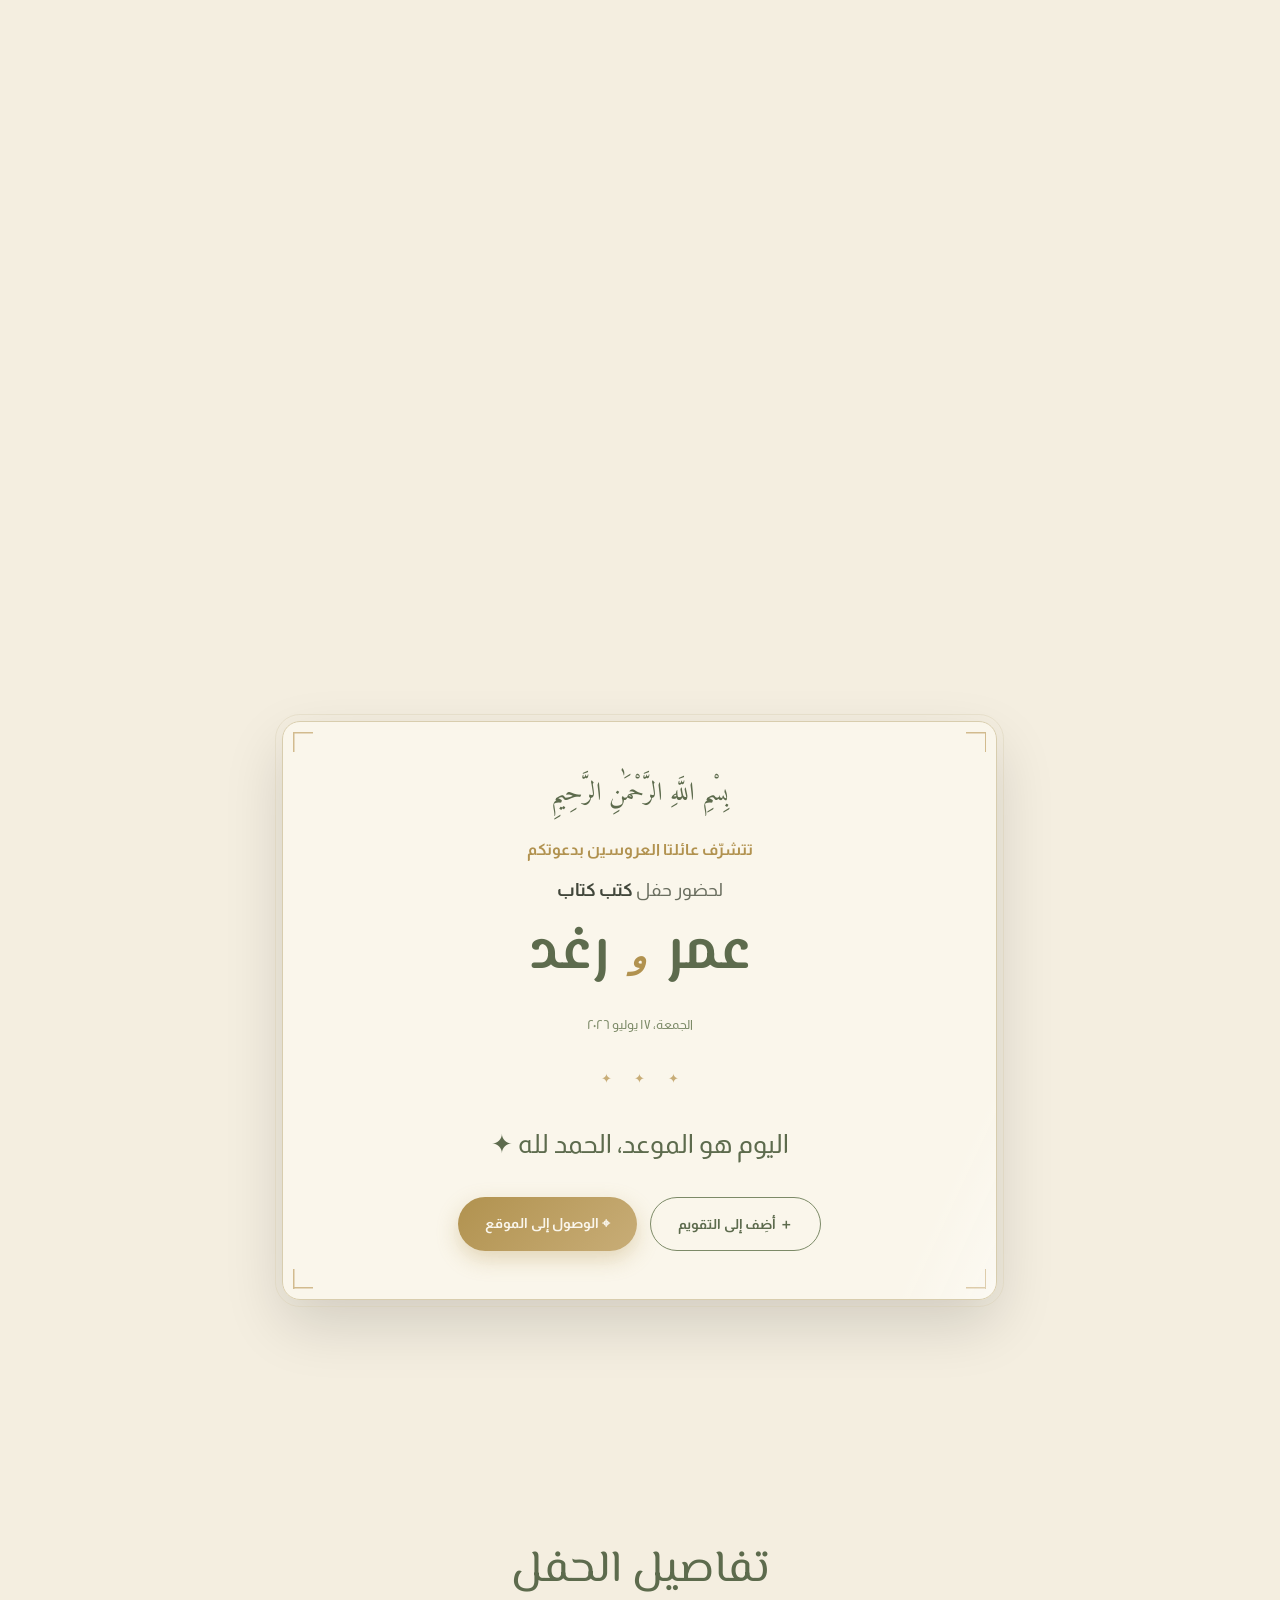
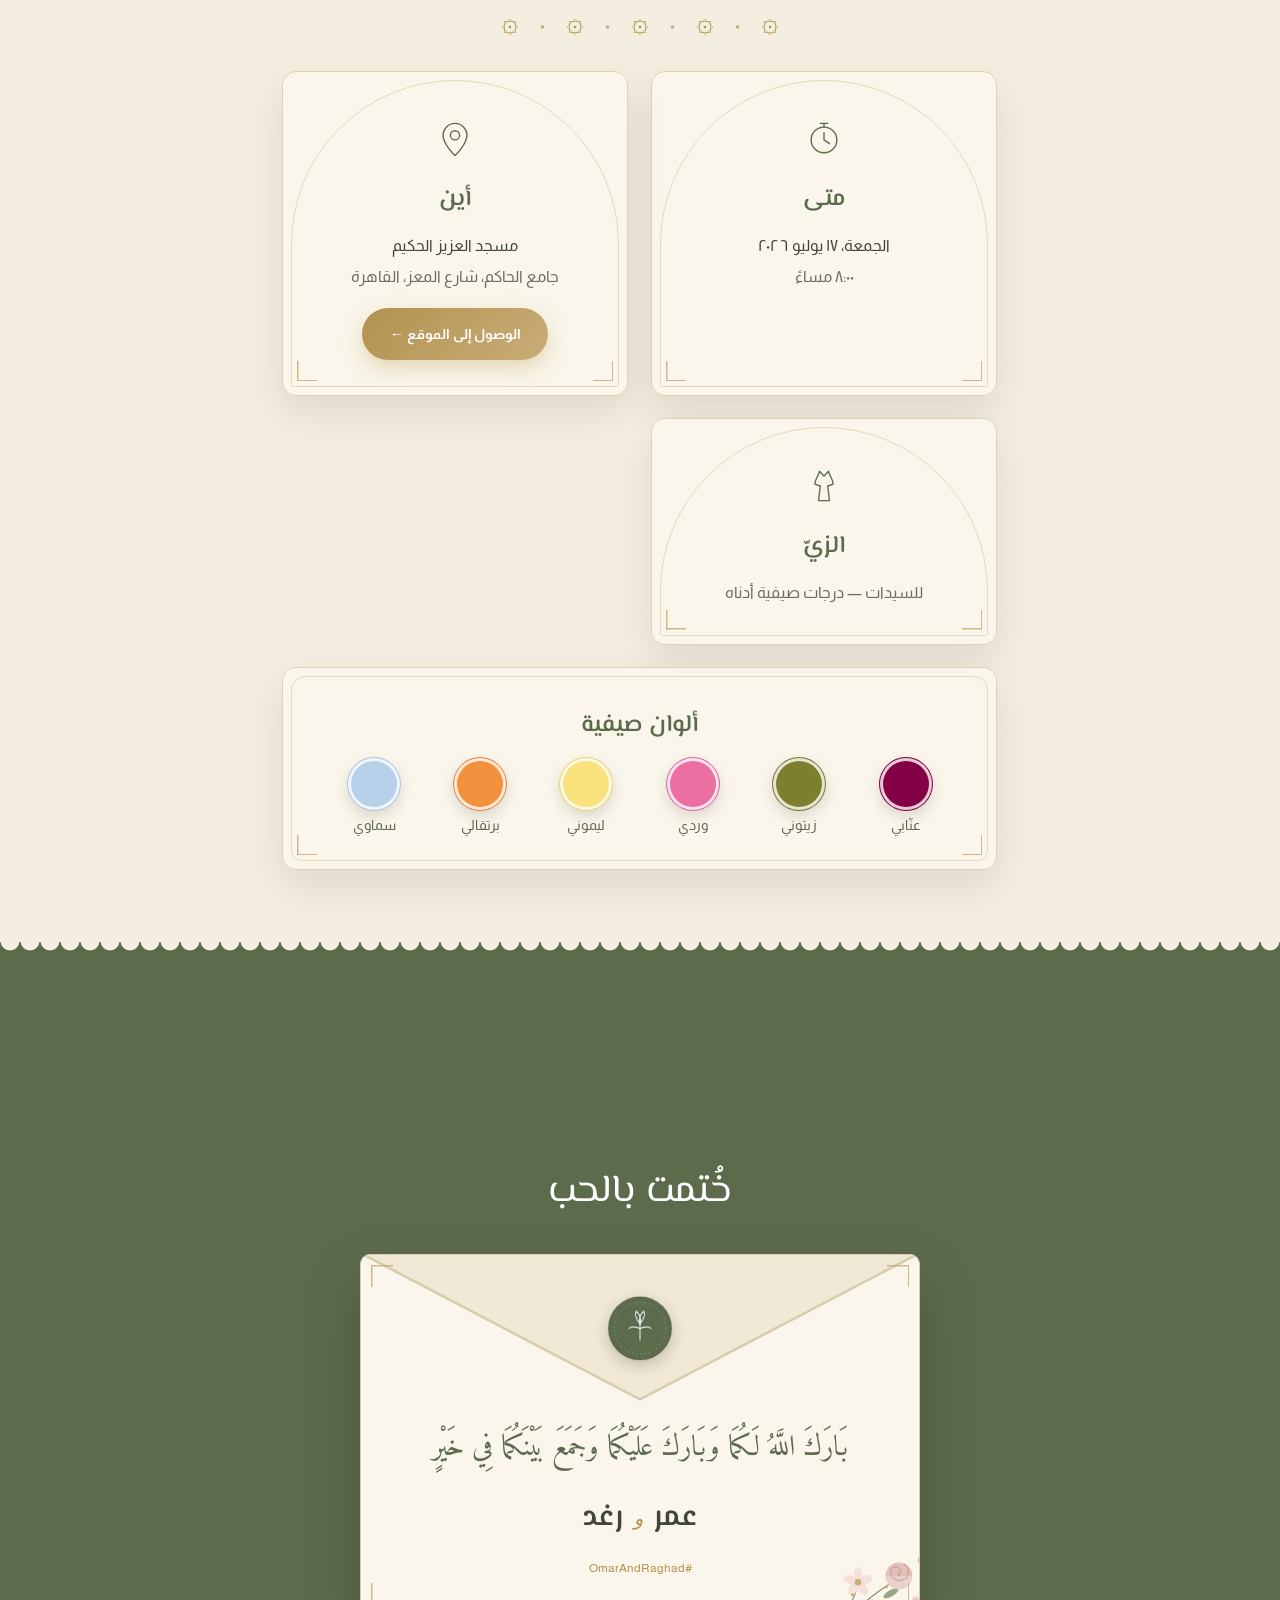
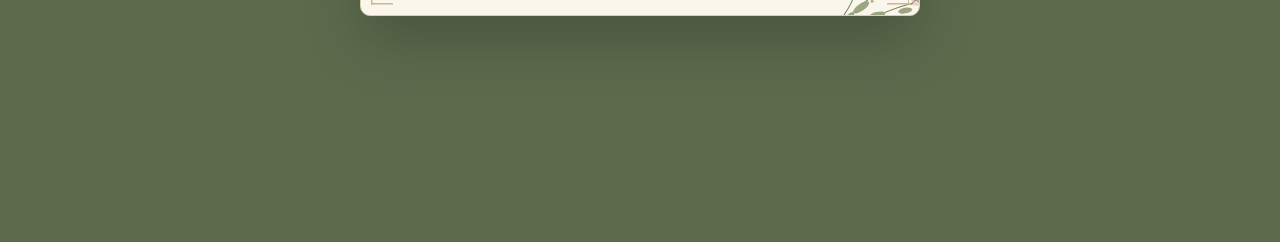
==== commit 05f76394: "Arabic page polish: line order, dress text, professional fonts - 'لحضور حفل كتب كتاب' now appears ab" ====
--- a/ar.html
+++ b/ar.html
@@ -13,7 +13,7 @@
 
   <link rel="preconnect" href="https://fonts.googleapis.com" />
   <link rel="preconnect" href="https://fonts.gstatic.com" crossorigin />
-  <link href="https://fonts.googleapis.com/css2?family=Cormorant+Garamond:ital,wght@0,400;0,500;0,600;1,400;1,500&family=Pinyon+Script&family=Cinzel:wght@400;500&family=Amiri:ital@0;1&family=Aref+Ruqaa:wght@400;700&display=swap" rel="stylesheet" />
+  <link href="https://fonts.googleapis.com/css2?family=Cormorant+Garamond:ital,wght@0,400;0,500;0,600;1,400;1,500&family=Pinyon+Script&family=Cinzel:wght@400;500&family=Amiri:ital@0;1&family=El+Messiri:wght@400;500;600;700&family=Almarai:wght@300;400;700&display=swap" rel="stylesheet" />
 
   <link rel="stylesheet" href="v2.css" />
 </head>
@@ -150,12 +150,12 @@
       <div class="card reveal">
         <p class="invite__bismillah st" lang="ar" dir="rtl">بِسْمِ اللَّهِ الرَّحْمَٰنِ الرَّحِيمِ</p>
         <p class="invite__eyebrow st">تتشرّف عائلتا العروسين بدعوتكم</p>
+        <p class="invite__line st">لحضور حفل <strong>كتب كتاب</strong></p>
         <h1 class="invite__names st">
           <span data-config="groomAr">عمر</span>
           <i class="invite__amp">و</i>
           <span data-config="brideAr">رغد</span>
         </h1>
-        <p class="invite__line st">لحضور حفل <strong>كتب الكتاب</strong></p>
         <p class="invite__date st" data-config="dateLongAr">الجمعة، ١٧ يوليو ٢٠٢٦</p>
 
         <div class="divider st" aria-hidden="true">✦ ✦ ✦</div>
@@ -195,7 +195,6 @@
         <div class="arch-card reveal">
           <svg class="ico" viewBox="0 0 48 48" aria-hidden="true"><use href="#ic-dress"/></svg>
           <h3 class="arch-card__head">الزيّ</h3>
-          <p data-config="dressAr">أناقة واحتشام</p>
           <p class="muted">للسيدات — درجات صيفية أدناه</p>
         </div>
         <div class="arch-card arch-card--palette reveal">
--- a/v2.css
+++ b/v2.css
@@ -373,28 +373,36 @@
   html { scroll-behavior: auto; }
 }
 
-/* ---------------- Arabic version typography ---------------- */
-html[lang="ar"] body { font-family: "Amiri", serif; font-size: 20px; }
+/* ---------------- Arabic version typography ----------------
+   El Messiri for display, Almarai for body/UI, Amiri kept for scripture. */
+html[lang="ar"] body { font-family: "Almarai", sans-serif; font-size: 18px; line-height: 1.9; }
+html[lang="ar"] .invite__bismillah,
+html[lang="ar"] .closing__ar { font-family: "Amiri", serif !important; }
 html[lang="ar"] .script,
 html[lang="ar"] .block__title.script,
 html[lang="ar"] .arch-card__head,
 html[lang="ar"] .sage__sent,
 html[lang="ar"] .invite__names,
 html[lang="ar"] .names-line span,
-html[lang="ar"] .cd b { font-family: "Aref Ruqaa", "Amiri", serif !important; }
-html[lang="ar"] .invite__names { font-size: clamp(2.4rem, 10vw, 4rem); line-height: 1.5; }
-html[lang="ar"] .block__title.script { font-size: clamp(2rem, 8vw, 3rem); line-height: 1.7; }
-html[lang="ar"] .sage__sent { font-size: clamp(1.8rem, 7vw, 2.6rem); line-height: 1.7; }
-html[lang="ar"] .arch-card__head { font-size: 1.6rem; }
-html[lang="ar"] .cd b { font-size: clamp(1.7rem, 5.5vw, 2.2rem); line-height: 1.4; }
+html[lang="ar"] .cd b { font-family: "El Messiri", "Amiri", serif !important; font-weight: 600; }
+html[lang="ar"] .invite__names { font-size: clamp(2.3rem, 9.5vw, 3.8rem); line-height: 1.55; }
+html[lang="ar"] .block__title.script { font-size: clamp(1.9rem, 7.5vw, 2.8rem); line-height: 1.7; }
+html[lang="ar"] .sage__sent { font-size: clamp(1.7rem, 6.5vw, 2.4rem); line-height: 1.7; }
+html[lang="ar"] .arch-card__head { font-size: 1.5rem; }
+html[lang="ar"] .cd b { font-size: clamp(1.6rem, 5.2vw, 2.1rem); line-height: 1.5; font-weight: 700; }
 html[lang="ar"] .invite__eyebrow, html[lang="ar"] .invite__date,
 html[lang="ar"] .btn, html[lang="ar"] .arch-card__link,
 html[lang="ar"] .stage__cue, html[lang="ar"] .cd span,
-html[lang="ar"] .version-toggle__opt {
-  font-family: "Amiri", serif; letter-spacing: 0; text-transform: none;
-}
-html[lang="ar"] .invite__eyebrow { font-size: 1.05rem; }
-html[lang="ar"] .stage__cue { font-size: 1rem; padding: .7rem 1.5rem .5rem; }
-html[lang="ar"] .btn, html[lang="ar"] .arch-card__link { font-size: .95rem; padding: .75rem 1.7rem; }
-html[lang="ar"] .cd span { font-size: .85rem; }
-html[lang="ar"] .invite__line { font-size: 1.15rem; }
+html[lang="ar"] .version-toggle__opt, html[lang="ar"] .invite__line,
+html[lang="ar"] .closing__hashtag, html[lang="ar"] .muted,
+html[lang="ar"] .swatch b, html[lang="ar"] .arch-card p, html[lang="ar"] .countdown-done {
+  font-family: "Almarai", sans-serif; letter-spacing: 0; text-transform: none; font-style: normal;
+}
+html[lang="ar"] .invite__eyebrow { font-size: .98rem; color: var(--gold); font-weight: 700; }
+html[lang="ar"] .stage__cue { font-size: .95rem; padding: .7rem 1.5rem .5rem; font-weight: 700; }
+html[lang="ar"] .btn, html[lang="ar"] .arch-card__link { font-size: .88rem; font-weight: 700; padding: .78rem 1.7rem; }
+html[lang="ar"] .cd span { font-size: .78rem; }
+html[lang="ar"] .invite__line { font-size: 1.1rem; }
+html[lang="ar"] .invite__line strong { font-weight: 700; }
+html[lang="ar"] .swatch b { font-size: .88rem; }
+html[lang="ar"] .arch-card p { font-size: 1.02rem; }
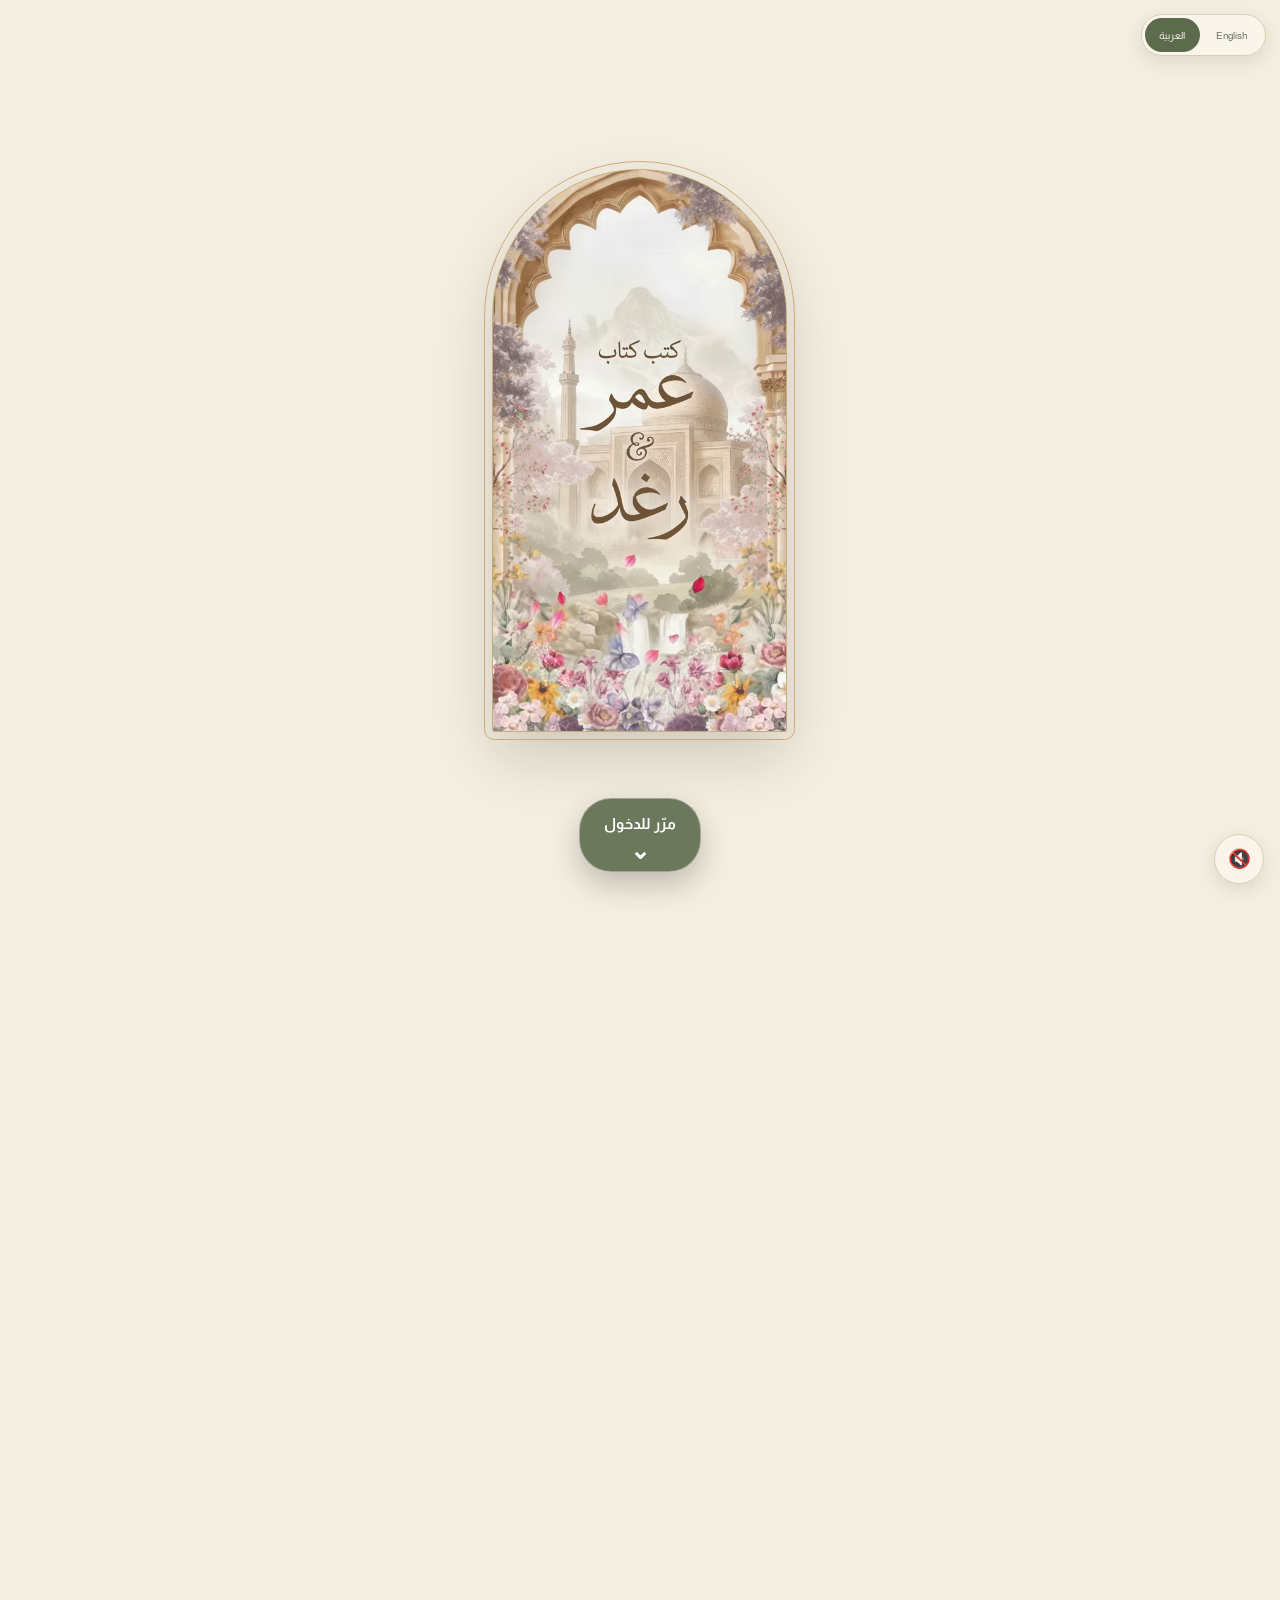
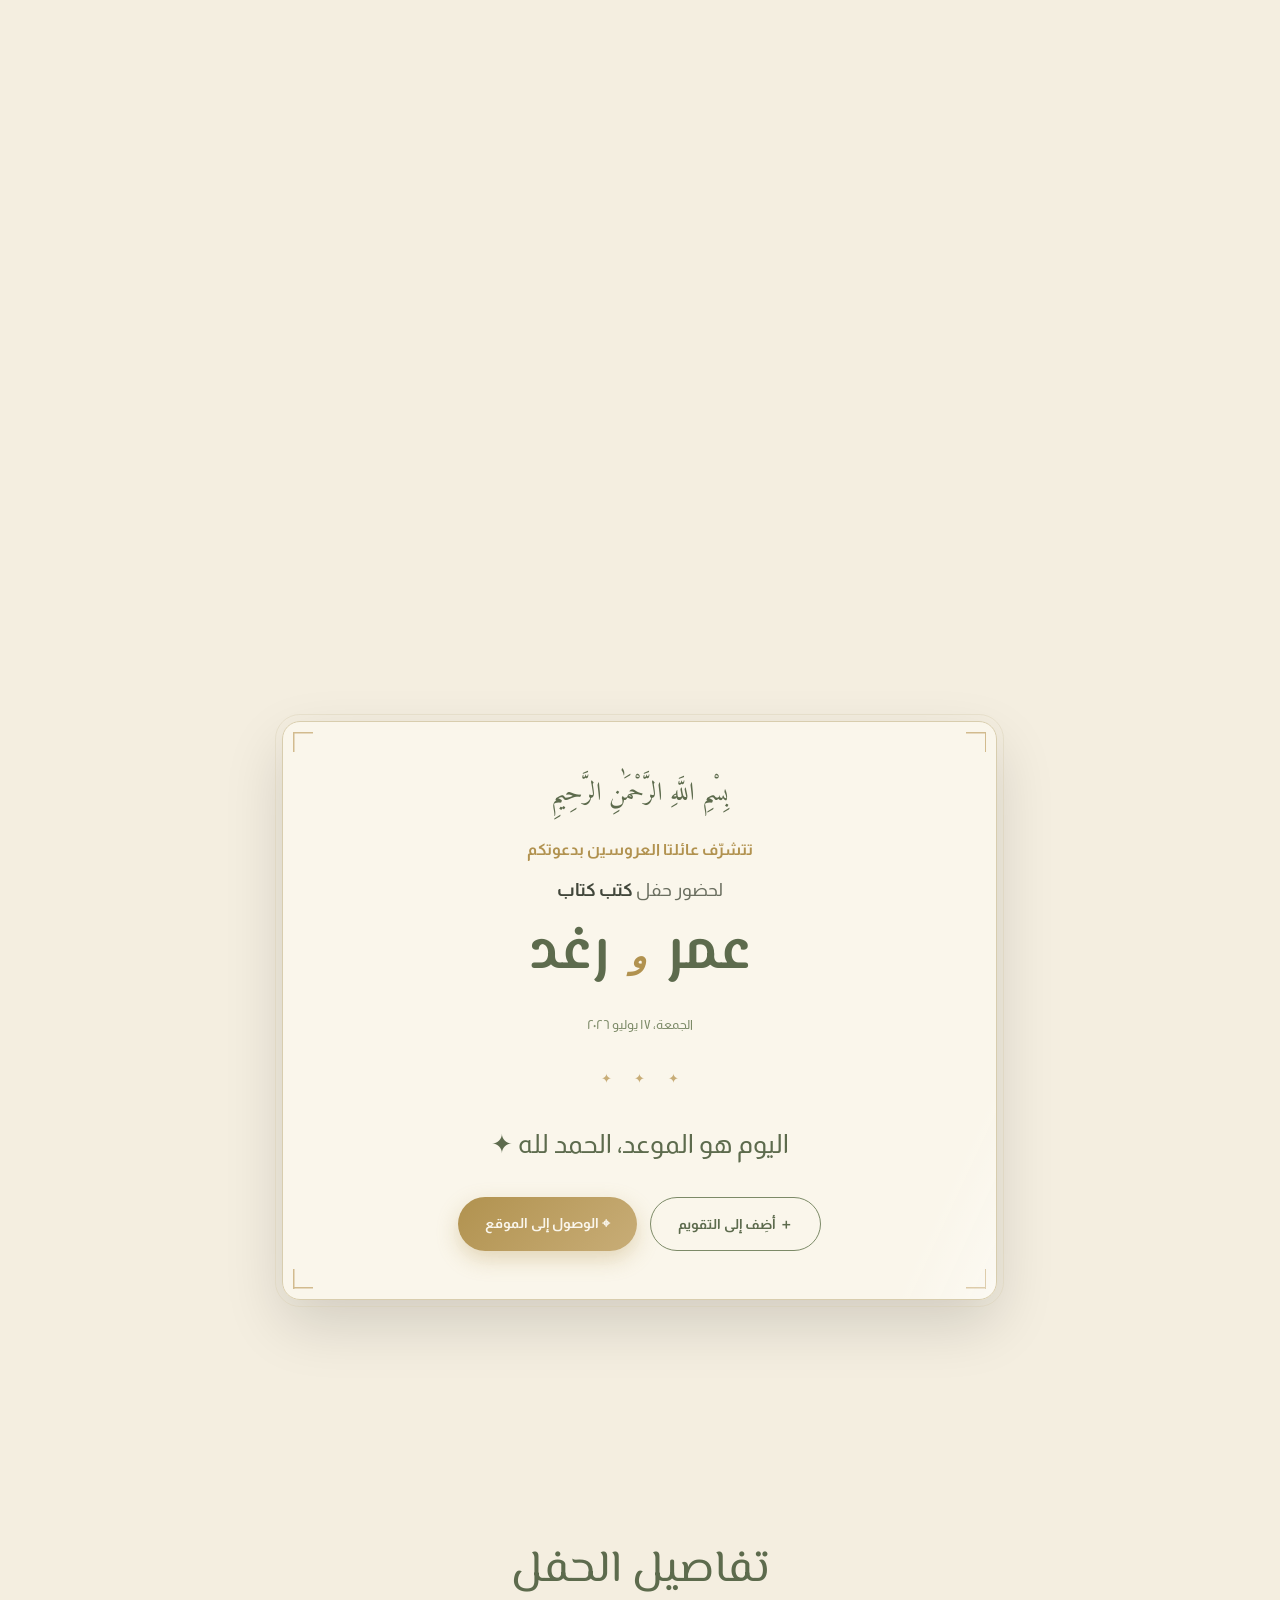
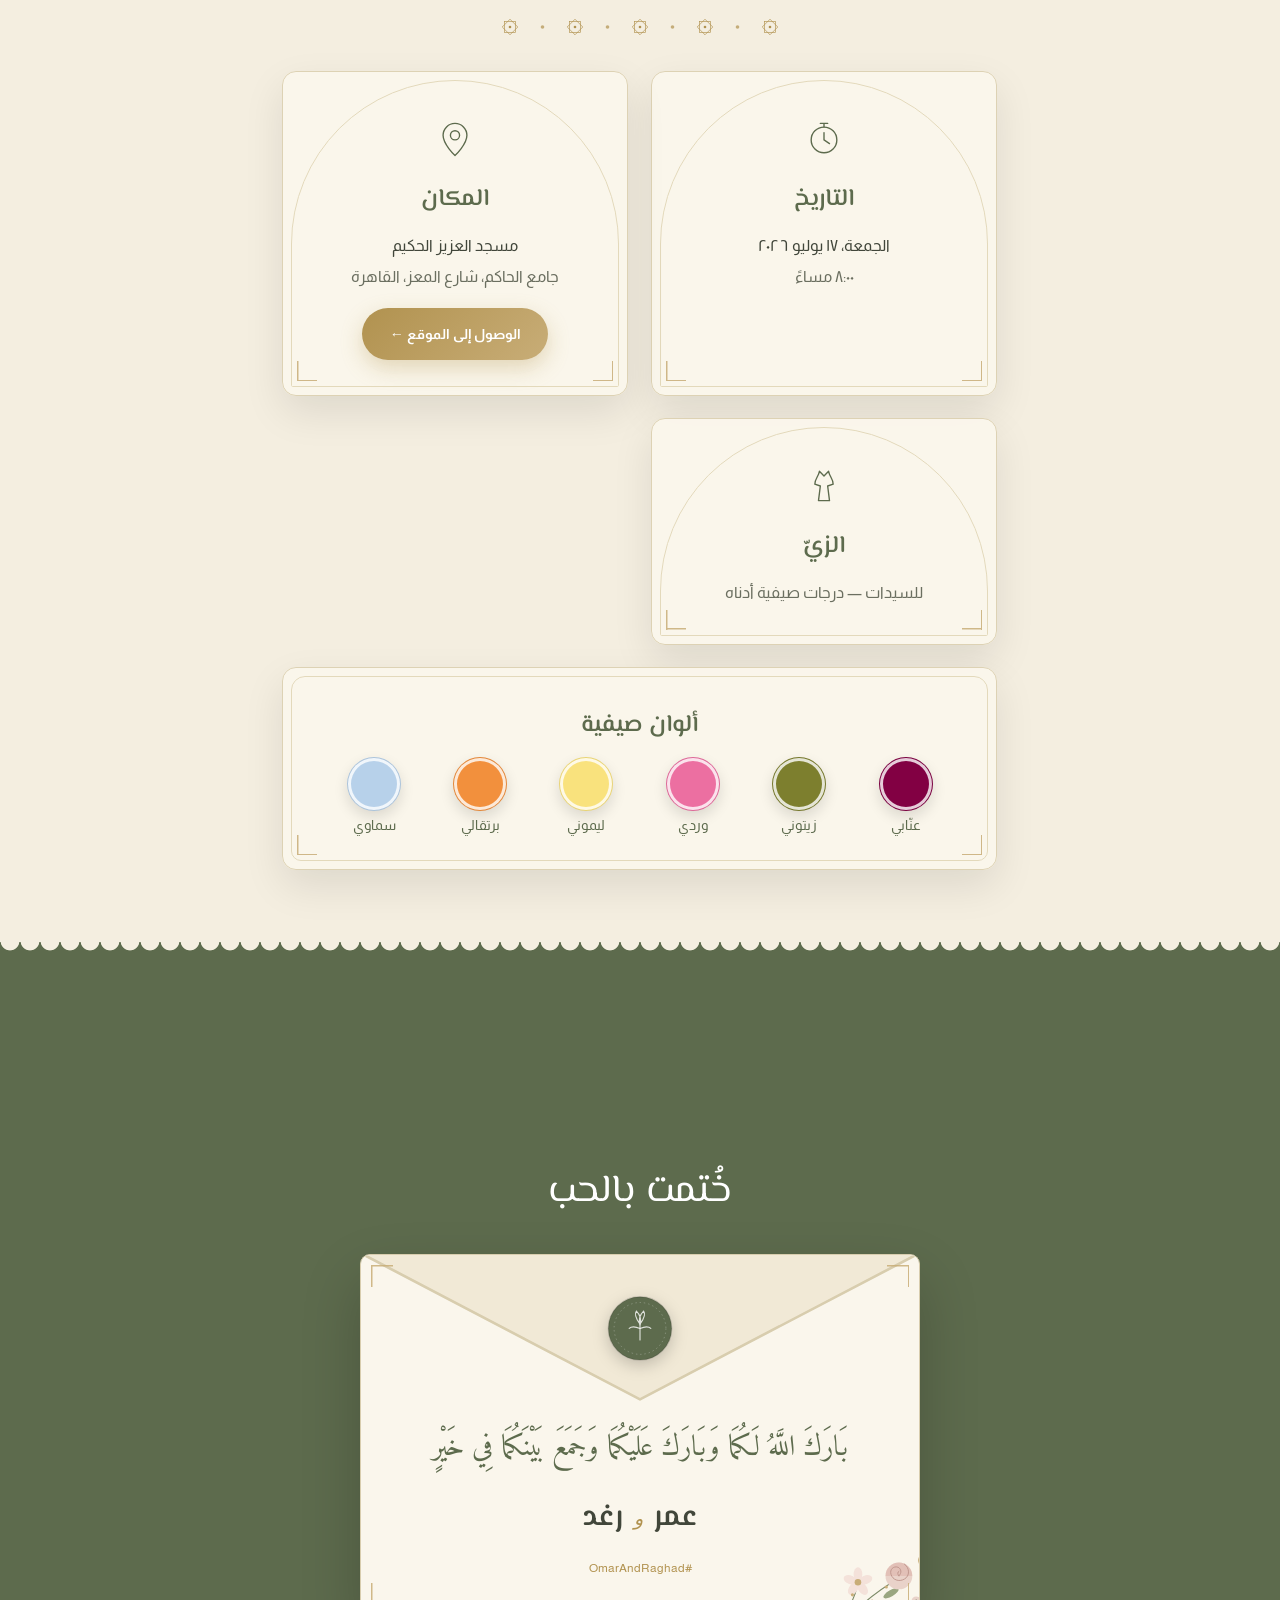
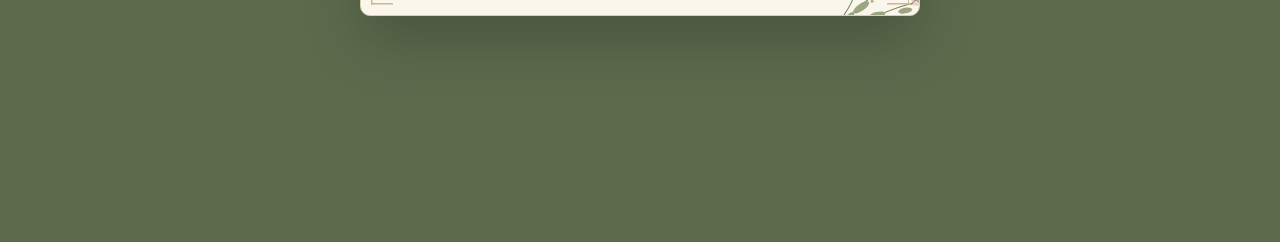
==== commit 490dfc1e: "Arabic card headings: التاريخ and المكان Co-Authored-By: Claude Fable 5 <noreply@anthropic.com> Clau" ====
--- a/ar.html
+++ b/ar.html
@@ -181,13 +181,13 @@
       <div class="details__grid">
         <div class="arch-card reveal">
           <svg class="ico" viewBox="0 0 48 48" aria-hidden="true"><use href="#ic-when"/></svg>
-          <h3 class="arch-card__head">متى</h3>
+          <h3 class="arch-card__head">التاريخ</h3>
           <p data-config="dateLongAr">الجمعة، ١٧ يوليو ٢٠٢٦</p>
           <p class="muted" data-config="timeAr">٨:٠٠ مساءً</p>
         </div>
         <div class="arch-card reveal">
           <svg class="ico" viewBox="0 0 48 48" aria-hidden="true"><use href="#ic-where"/></svg>
-          <h3 class="arch-card__head">أين</h3>
+          <h3 class="arch-card__head">المكان</h3>
           <p data-config="venueAr">مسجد العزيز الحكيم</p>
           <p class="muted" data-config="addressAr">القاهرة</p>
           <a href="#" id="mapBtn2" class="arch-card__link">الوصول إلى الموقع ←</a>
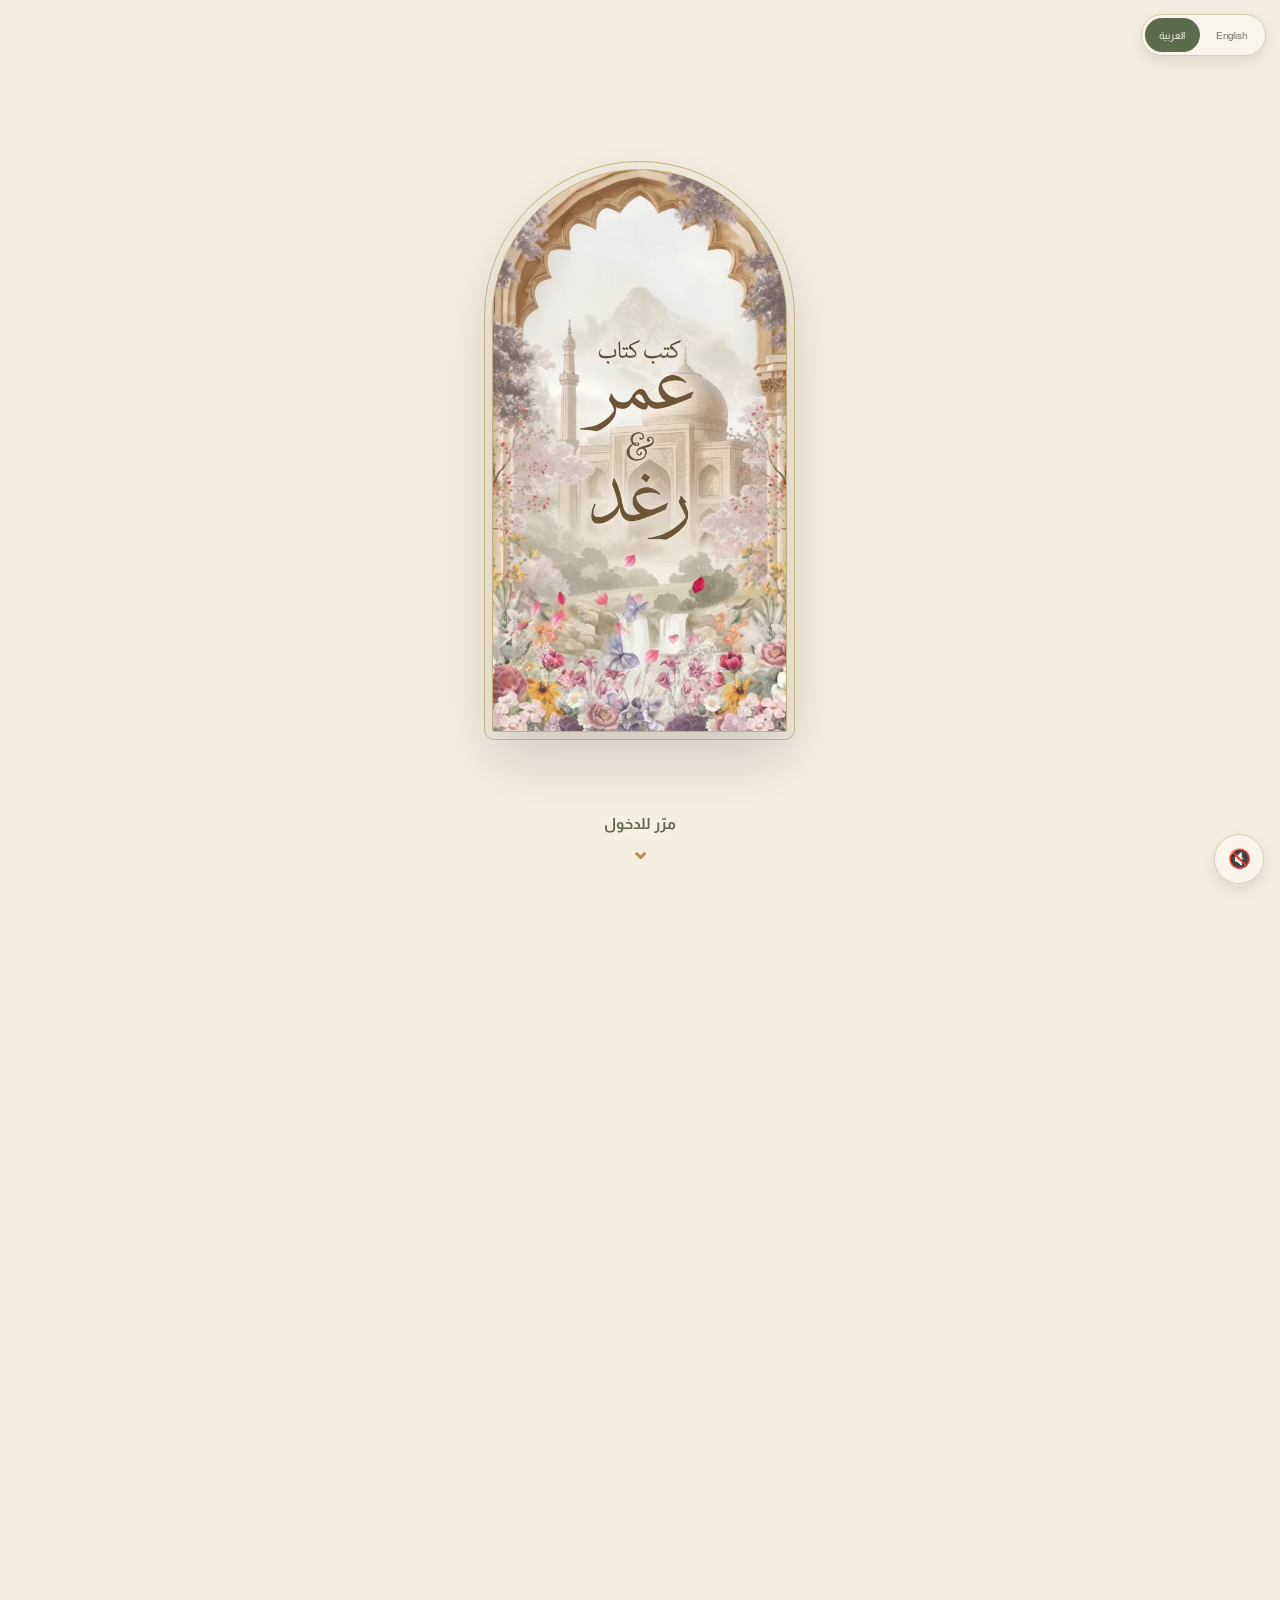
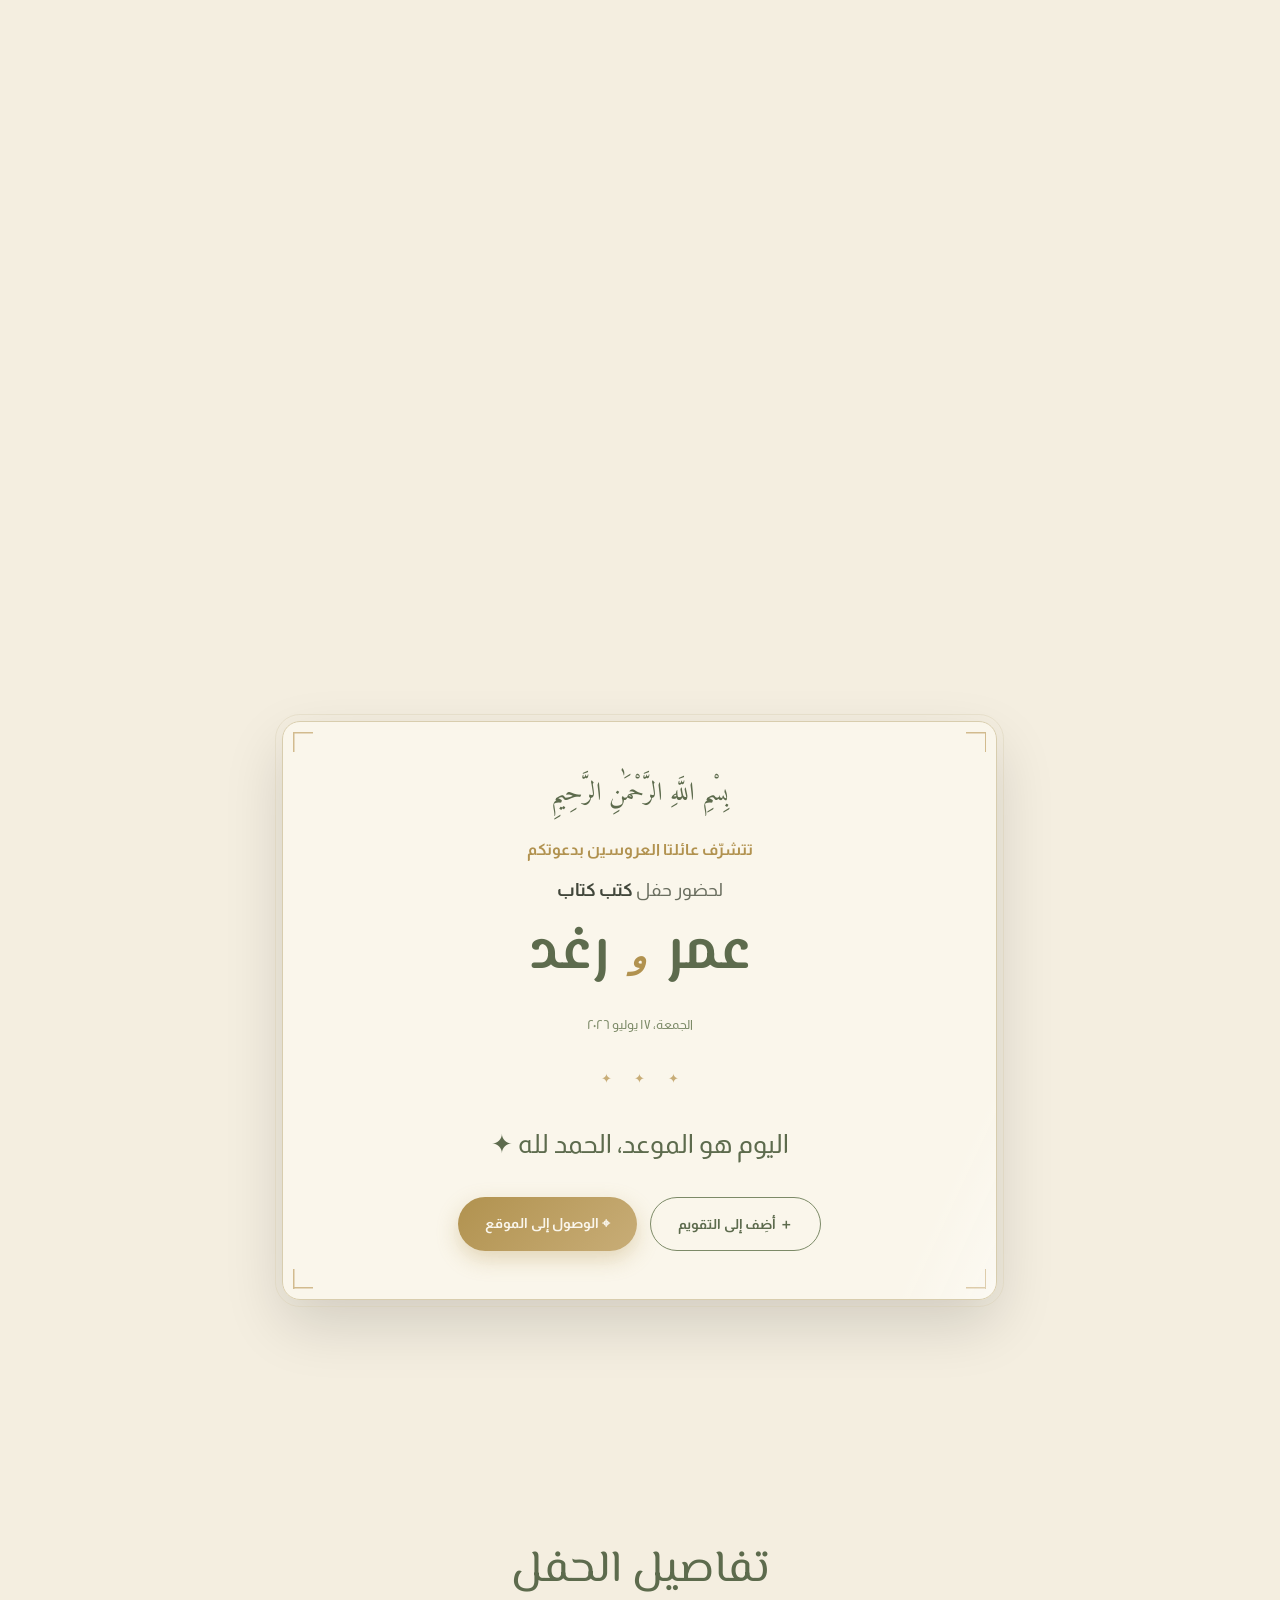
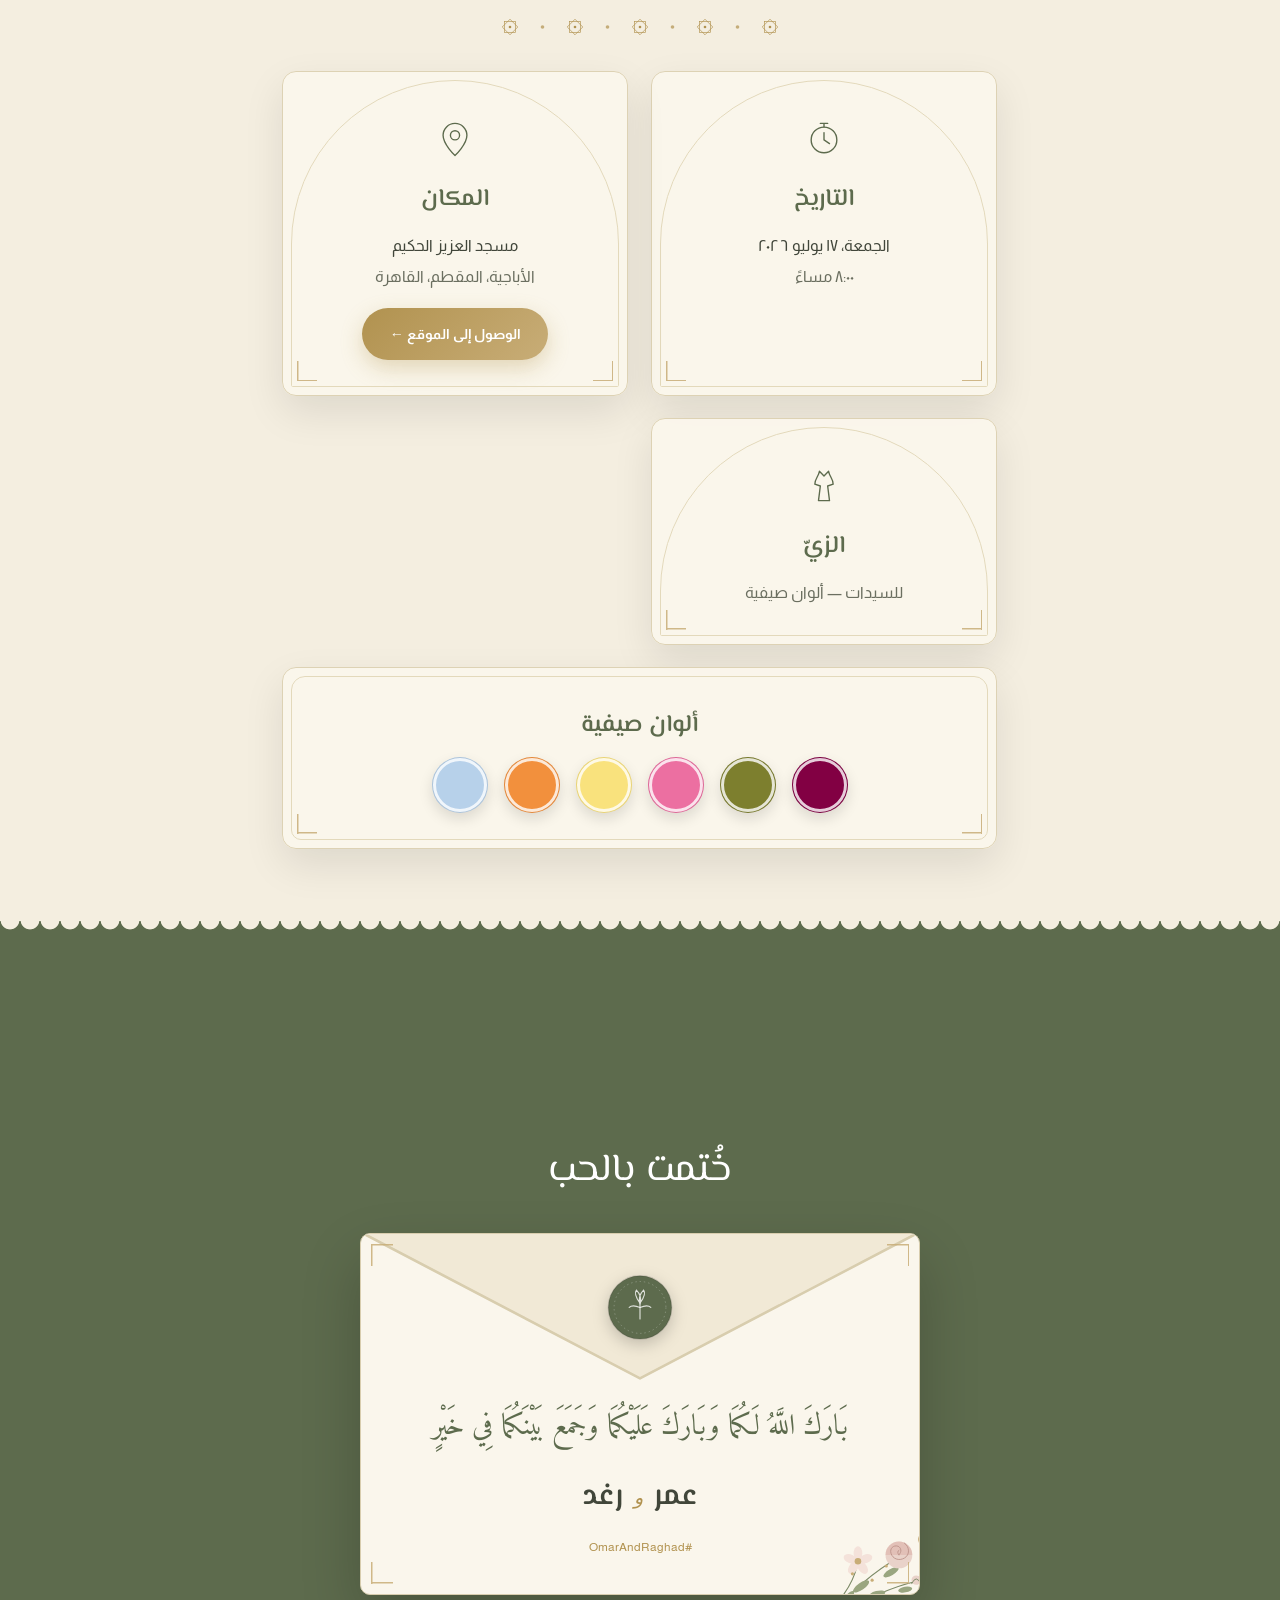
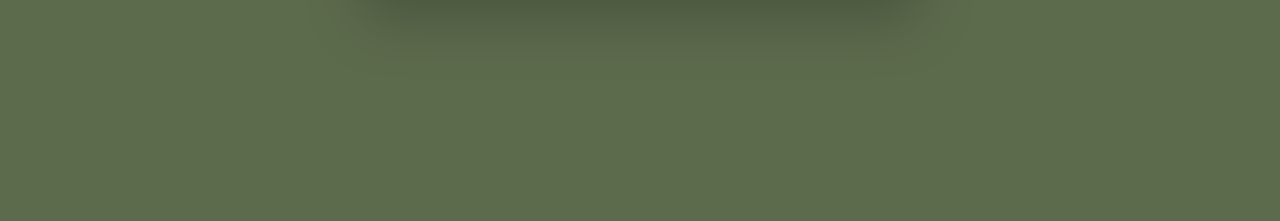
==== commit 0e80dd41: "Palette chips only, correct address, LTR Arabic countdown, subtle cue - Colour names removed - pure " ====
--- a/ar.html
+++ b/ar.html
@@ -189,13 +189,13 @@
           <svg class="ico" viewBox="0 0 48 48" aria-hidden="true"><use href="#ic-where"/></svg>
           <h3 class="arch-card__head">المكان</h3>
           <p data-config="venueAr">مسجد العزيز الحكيم</p>
-          <p class="muted" data-config="addressAr">القاهرة</p>
+          <p class="muted" data-config="addressAr">الأباجية، المقطم، القاهرة</p>
           <a href="#" id="mapBtn2" class="arch-card__link">الوصول إلى الموقع ←</a>
         </div>
         <div class="arch-card reveal">
           <svg class="ico" viewBox="0 0 48 48" aria-hidden="true"><use href="#ic-dress"/></svg>
           <h3 class="arch-card__head">الزيّ</h3>
-          <p class="muted">للسيدات — درجات صيفية أدناه</p>
+          <p class="muted">للسيدات — ألوان صيفية</p>
         </div>
         <div class="arch-card arch-card--palette reveal">
           <h3 class="arch-card__head">ألوان صيفية</h3>
--- a/v2.css
+++ b/v2.css
@@ -82,19 +82,16 @@
 /* scroll runway: arch -> inside -> faded backdrop, then content begins */
 .stage { position: relative; height: 240vh; height: 240svh; z-index: 2; }
 .stage__cue {
-  position: absolute; top: calc(100vh - 6.4rem); top: calc(100svh - 6.4rem);
+  position: absolute; top: calc(100vh - 5.6rem); top: calc(100svh - 5.6rem);
   left: 50%; transform: translateX(-50%);
-  background: #5d6b4de6; color: #fff;
-  border: 1px solid #ffffff59; border-radius: 2rem;
-  padding: .8rem 1.5rem .55rem; box-shadow: 0 12px 30px #00000038;
-  backdrop-filter: blur(6px);
-  font-family: var(--font-label); font-size: .72rem;
-  letter-spacing: .24em; text-transform: uppercase; text-align: center;
+  color: var(--sage); font-family: var(--font-label); font-size: .78rem; font-weight: 500;
+  letter-spacing: .26em; text-transform: uppercase; text-align: center;
+  text-shadow: 0 0 12px var(--cream), 0 0 24px var(--cream);
   pointer-events: none; white-space: nowrap;
-  animation: cuePulse 2.6s ease-in-out infinite;
-}
-@keyframes cuePulse { 0%,100% { transform: translateX(-50%) scale(1); } 50% { transform: translateX(-50%) scale(1.05); } }
-.stage__cue-arrow { display: block; font-size: 1.5rem; line-height: 1; animation: bob 1.6s ease-in-out infinite; }
+  animation: cueFade 2.6s ease-in-out infinite;
+}
+@keyframes cueFade { 0%,100% { opacity: 1; } 50% { opacity: .45; } }
+.stage__cue-arrow { display: block; font-size: 1.5rem; line-height: 1; color: var(--gold); animation: bob 1.6s ease-in-out infinite; }
 @keyframes bob { 0%,100% { transform: translateY(0); } 50% { transform: translateY(7px); } }
 
 /* ---------------- content over the faded film ---------------- */
@@ -153,14 +150,12 @@
 .detail p { font-size: 1.05rem; }
 .muted { color: var(--ink-soft); font-size: .95rem; }
 
-/* palette */
-.palette { display: flex; justify-content: center; flex-wrap: wrap; gap: .9rem; }
-.swatch { width: 92px; }
-.swatch i {
-  display: block; width: 54px; height: 54px; margin: 0 auto; border-radius: 50%;
+/* palette: pure colour chips (names appear as hover tooltips only) */
+.palette { display: flex; justify-content: center; flex-wrap: wrap; gap: 1rem; }
+.swatch {
+  display: block; width: 56px; height: 56px; border-radius: 50%;
   box-shadow: inset 0 0 0 3px #ffffffcc, 0 6px 14px #00000020; border: 1px solid #00000010;
 }
-.swatch b { display: block; font-weight: 400; font-family: var(--font-serif); font-style: italic; color: var(--sage); font-size: .92rem; line-height: 1.25; margin-top: .35rem; }
 
 /* ---------------- classic-style arch cards (The Celebration) ---------------- */
 .script { font-family: var(--font-script) !important; font-weight: 400 !important; }
@@ -399,9 +394,10 @@
   font-family: "Almarai", sans-serif; letter-spacing: 0; text-transform: none; font-style: normal;
 }
 html[lang="ar"] .invite__eyebrow { font-size: .98rem; color: var(--gold); font-weight: 700; }
-html[lang="ar"] .stage__cue { font-size: .95rem; padding: .7rem 1.5rem .5rem; font-weight: 700; }
+html[lang="ar"] .stage__cue { font-size: .95rem; font-weight: 700; }
 html[lang="ar"] .btn, html[lang="ar"] .arch-card__link { font-size: .88rem; font-weight: 700; padding: .78rem 1.7rem; }
 html[lang="ar"] .cd span { font-size: .78rem; }
+html[lang="ar"] .countdown { direction: ltr; }
 html[lang="ar"] .invite__line { font-size: 1.1rem; }
 html[lang="ar"] .invite__line strong { font-weight: 700; }
 html[lang="ar"] .swatch b { font-size: .88rem; }
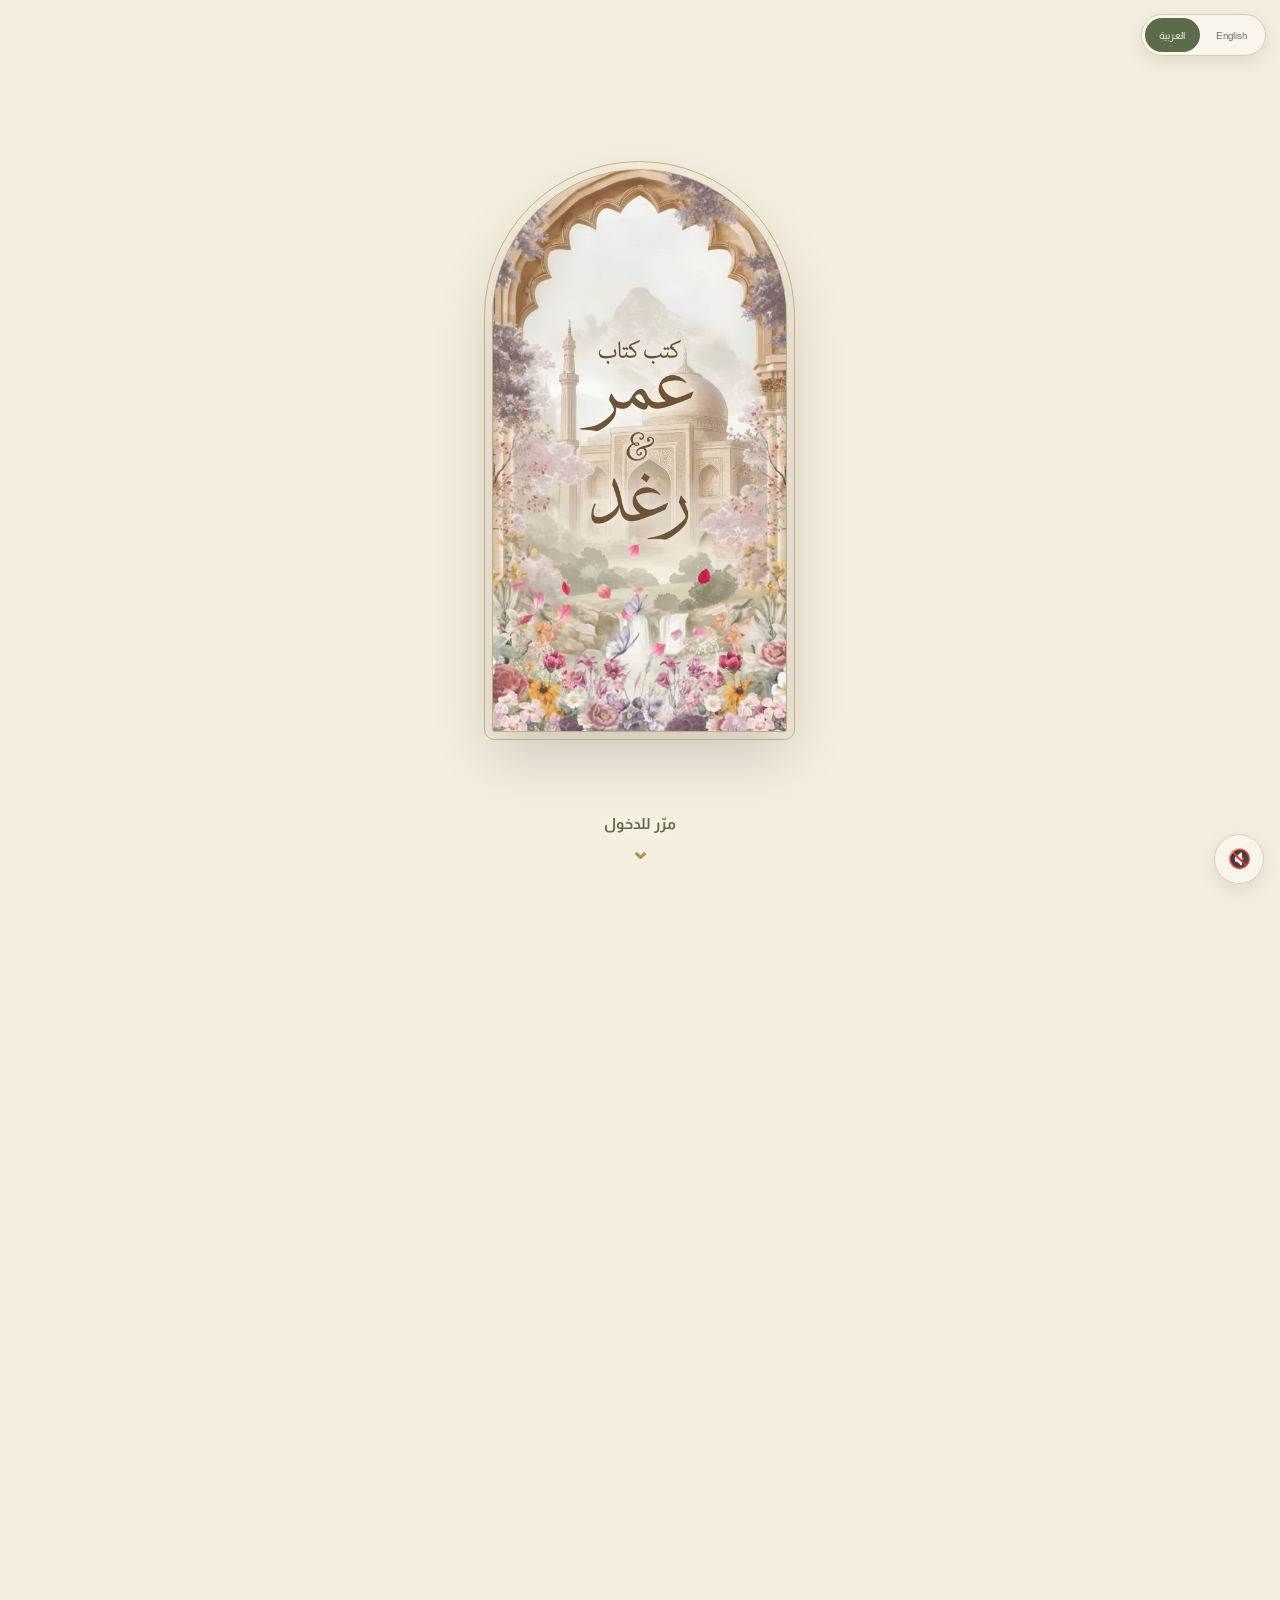
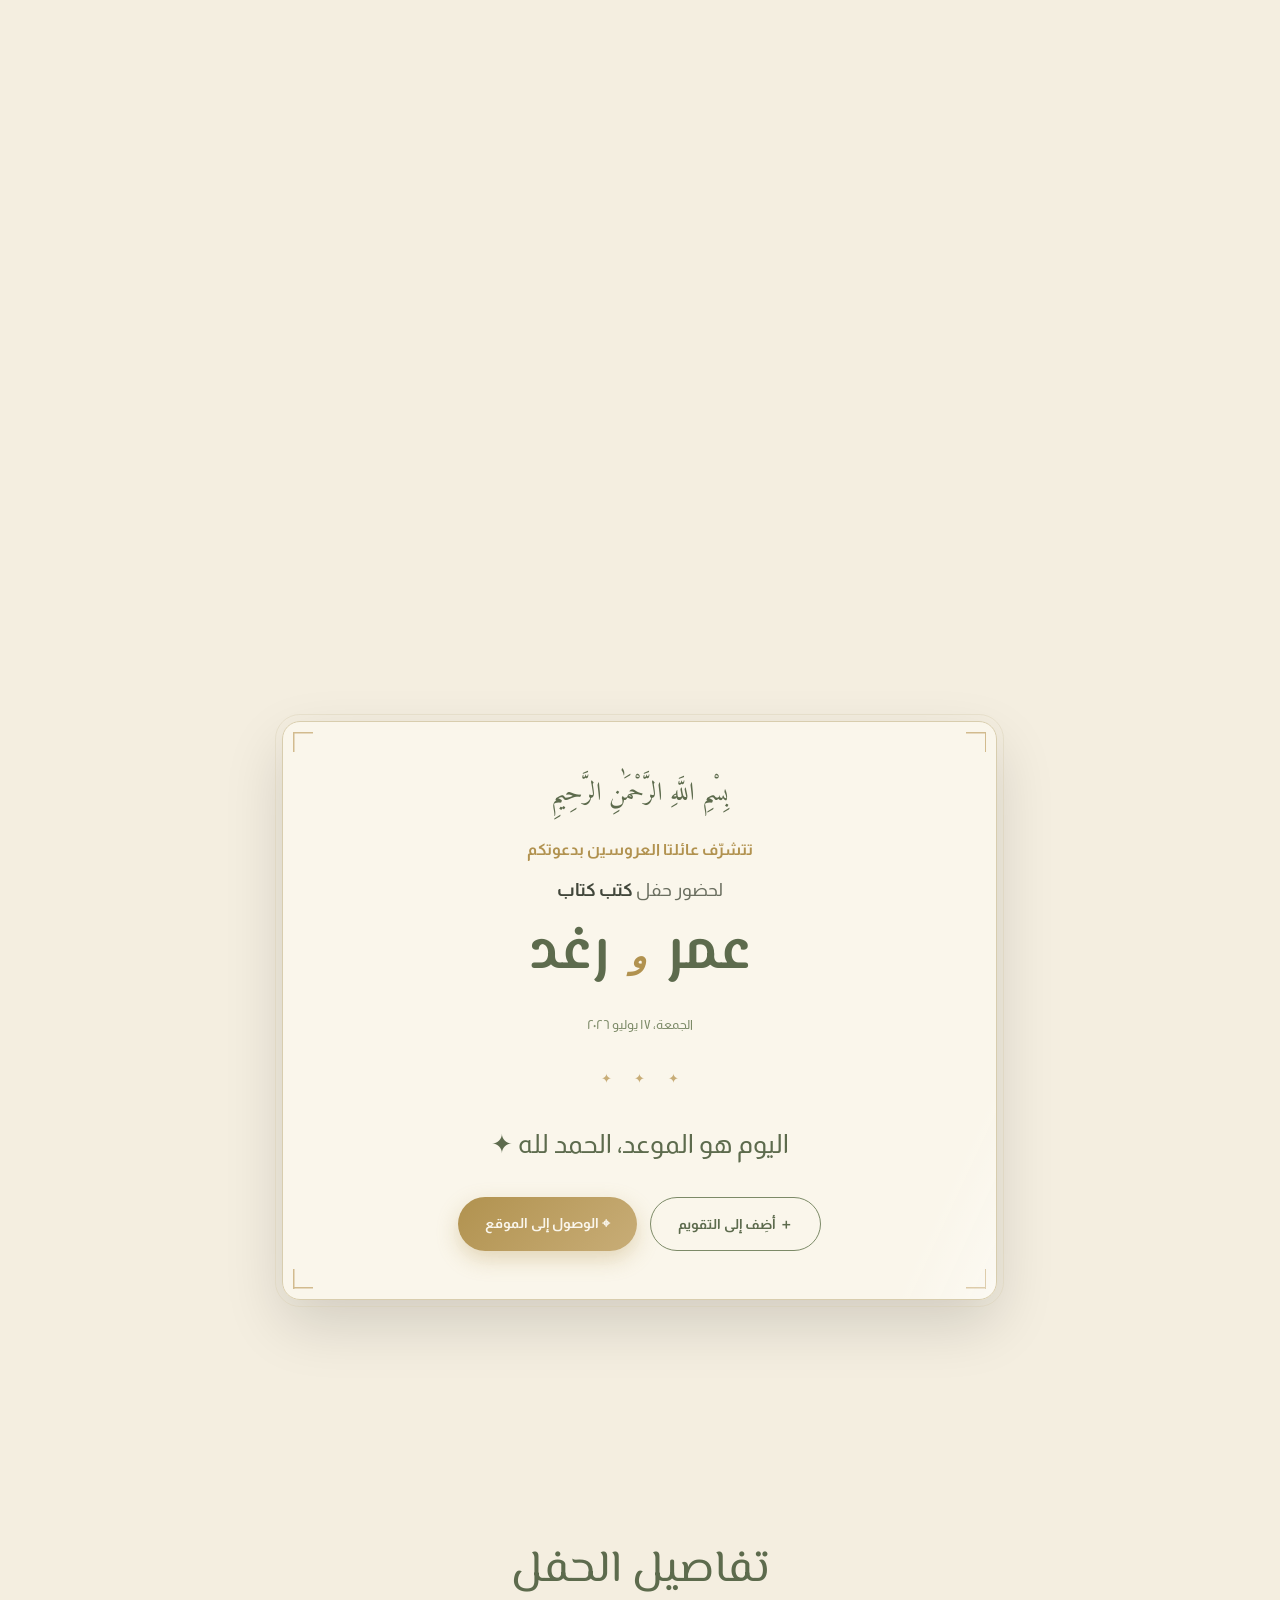
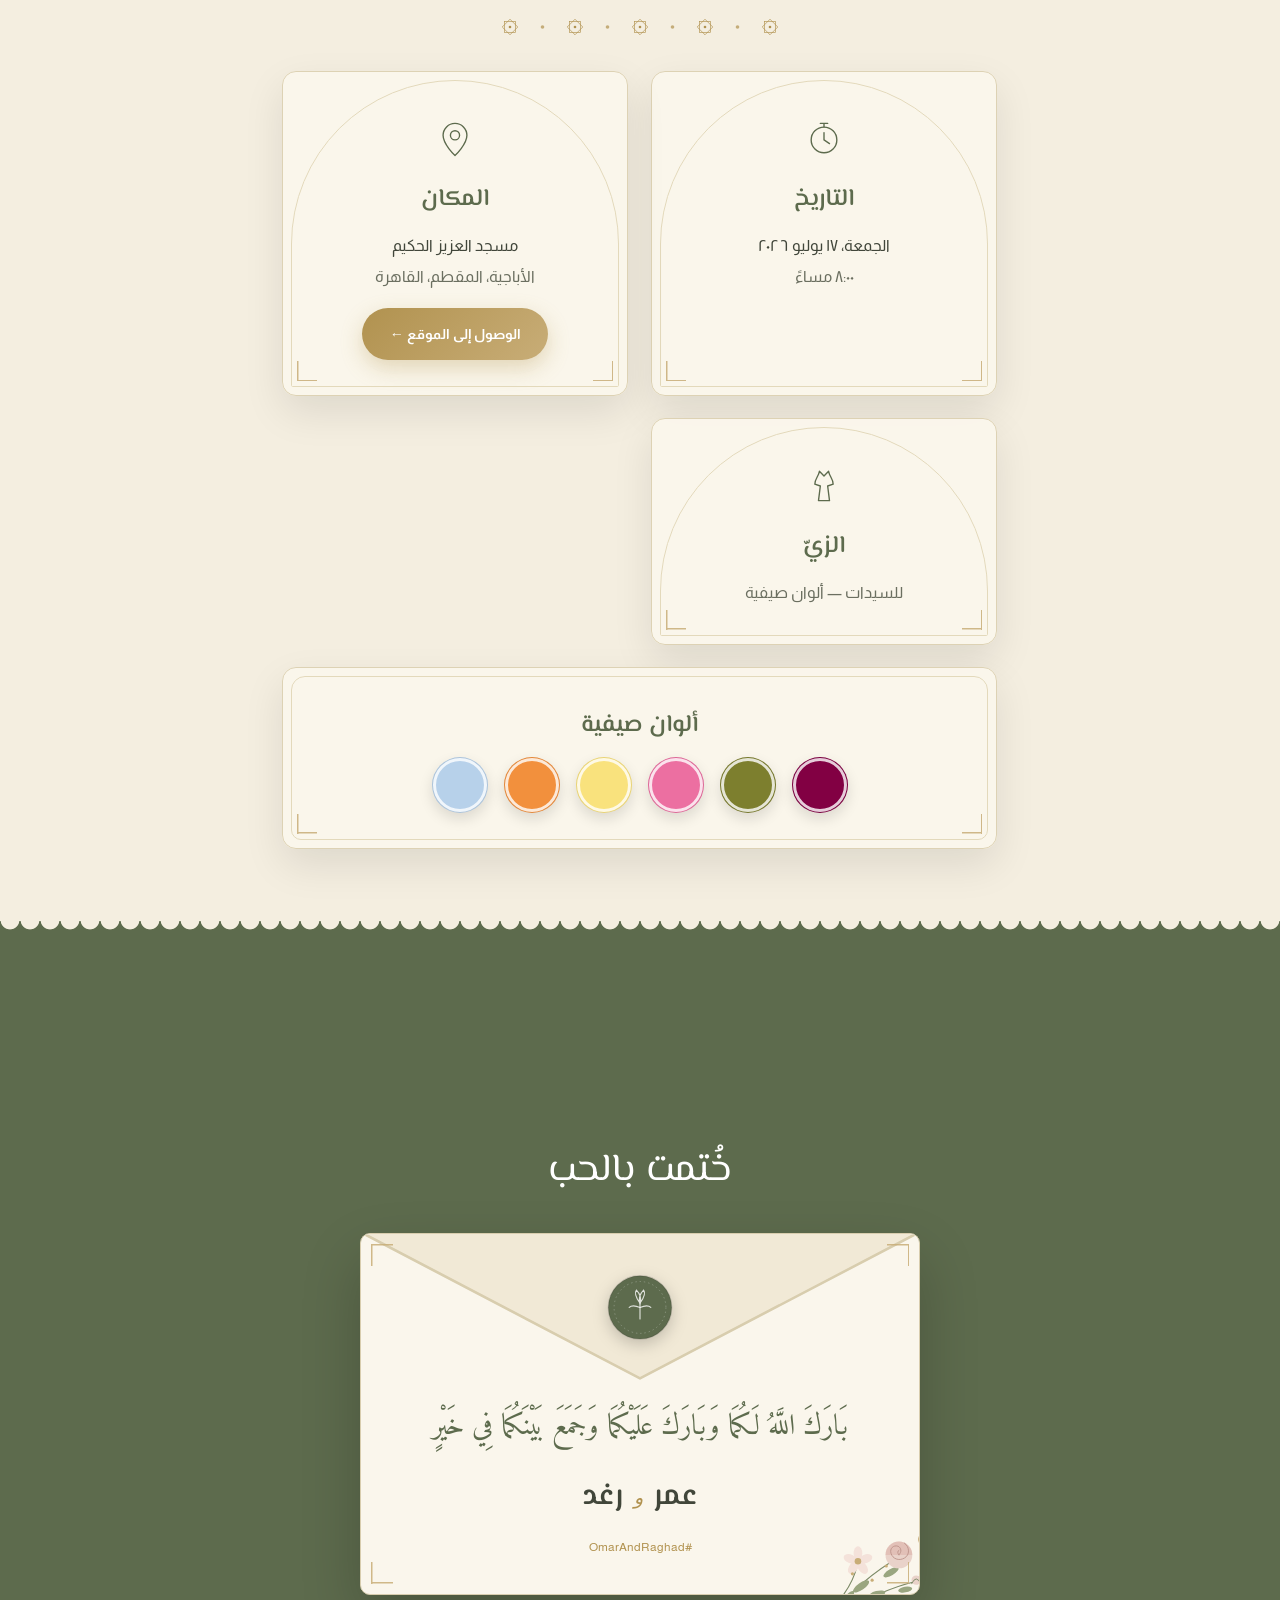
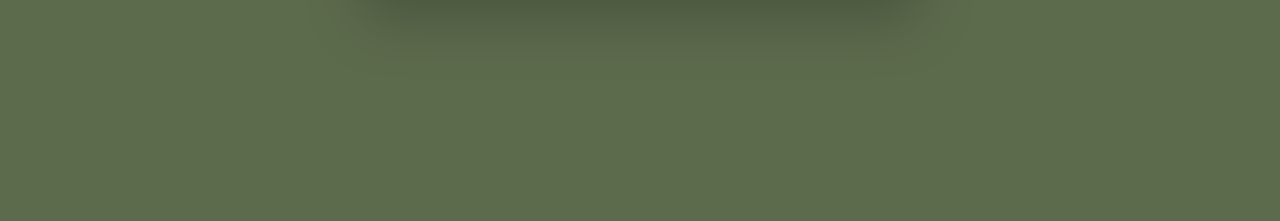
==== commit be6263f7: "Add link-preview share images (og:image) for both languages Co-Authored-By: Claude Fable 5 <noreply@" ====
--- a/ar.html
+++ b/ar.html
@@ -10,6 +10,12 @@
   <meta property="og:title" content="كتب كتاب عمر ورغد — أنتم مدعوون" />
   <meta property="og:description" content="شاركونا فرحتنا ببداية حياتنا معًا بإذن الله." />
   <meta property="og:type" content="website" />
+  <meta property="og:url" content="https://omar-raghad.online/ar.html" />
+  <meta property="og:image" content="https://theaviator4.github.io/OR/assets/share-ar.jpg" />
+  <meta property="og:image:width" content="1200" />
+  <meta property="og:image:height" content="630" />
+  <meta name="twitter:card" content="summary_large_image" />
+  <meta name="twitter:image" content="https://theaviator4.github.io/OR/assets/share-ar.jpg" />
 
   <link rel="preconnect" href="https://fonts.googleapis.com" />
   <link rel="preconnect" href="https://fonts.gstatic.com" crossorigin />
